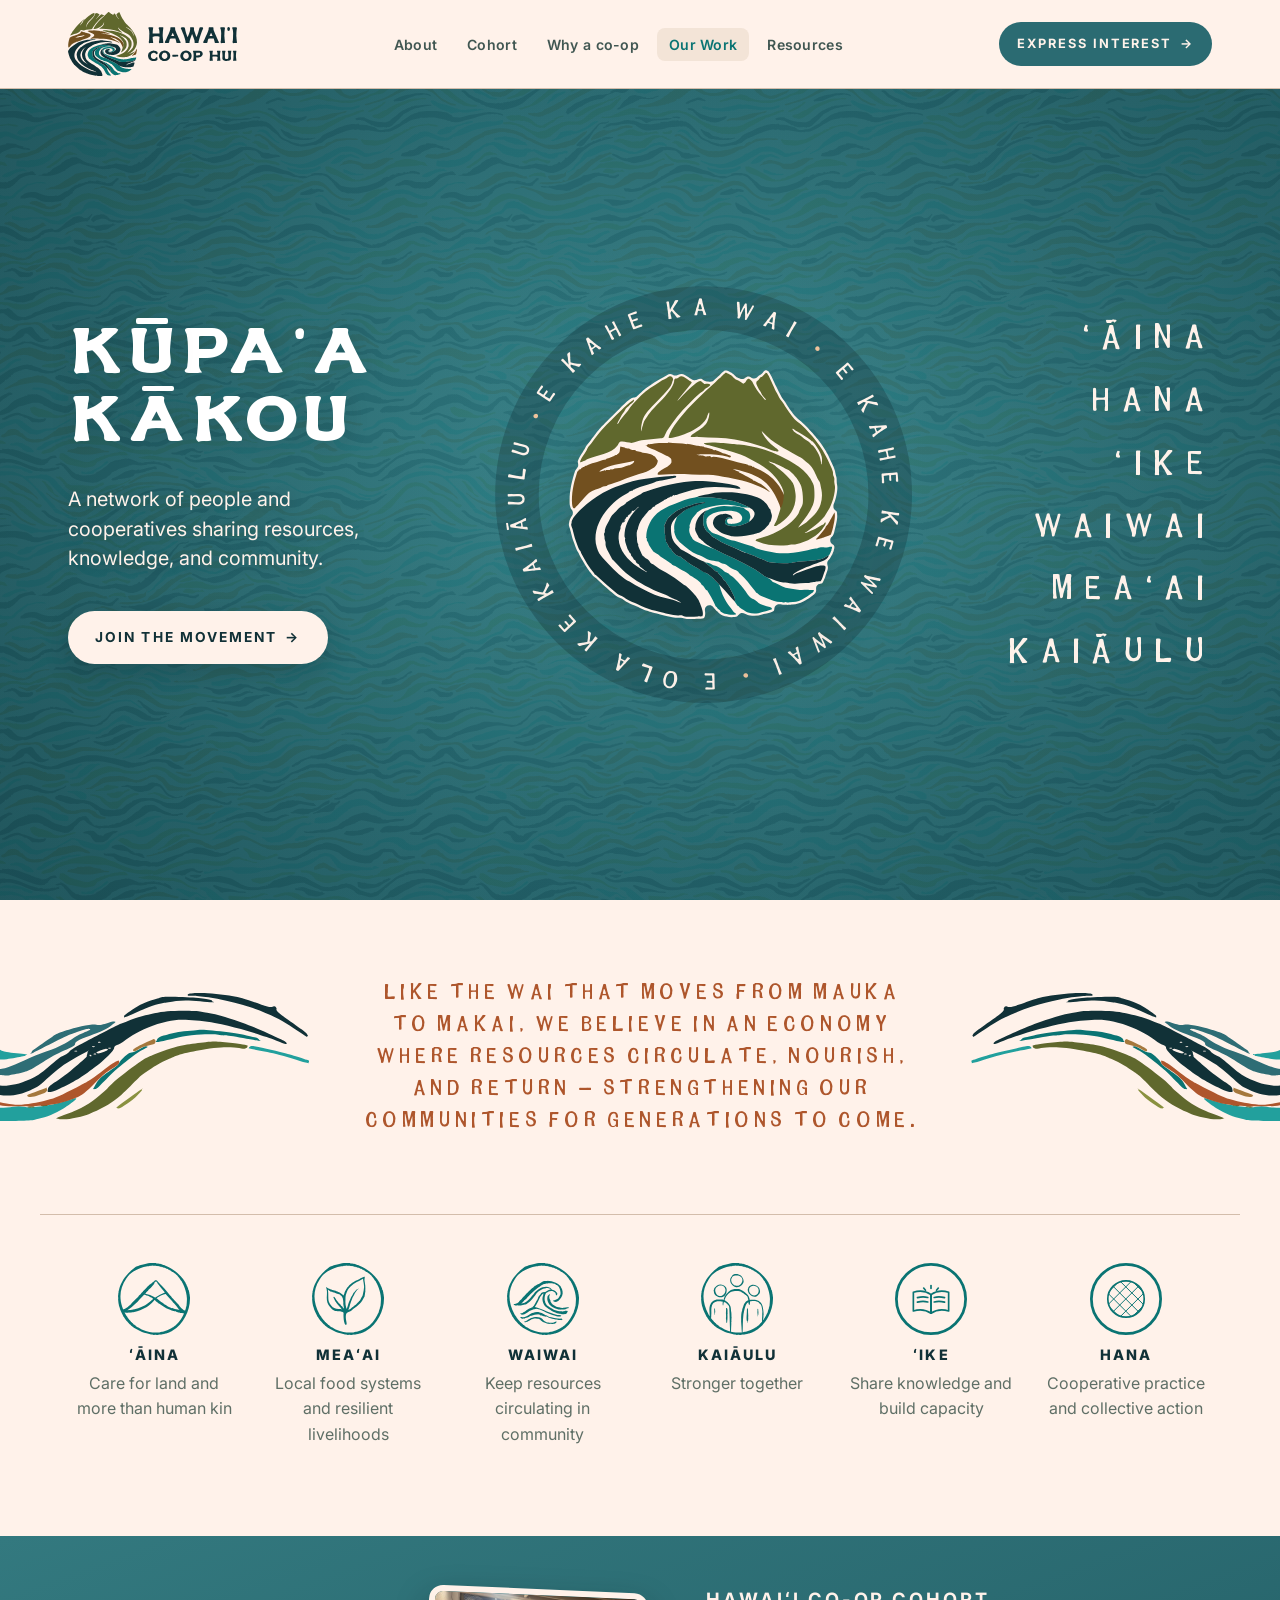
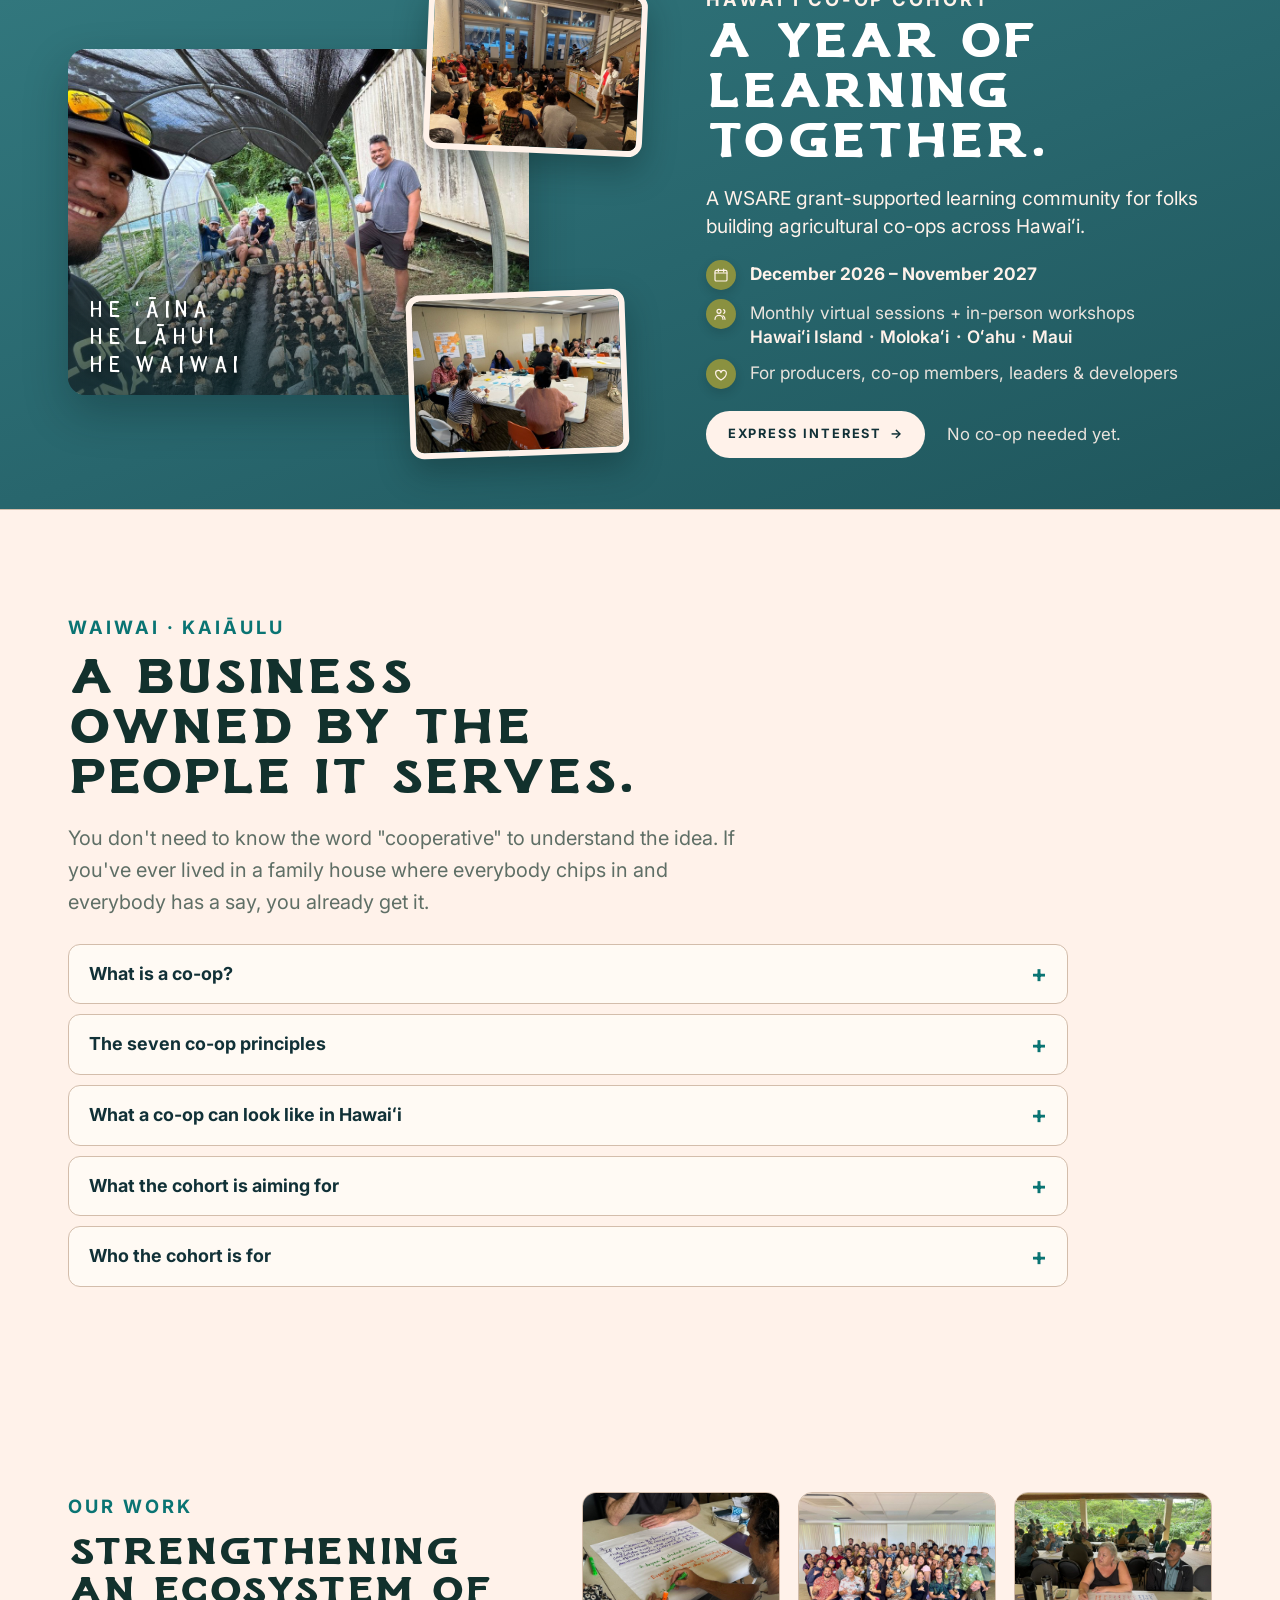
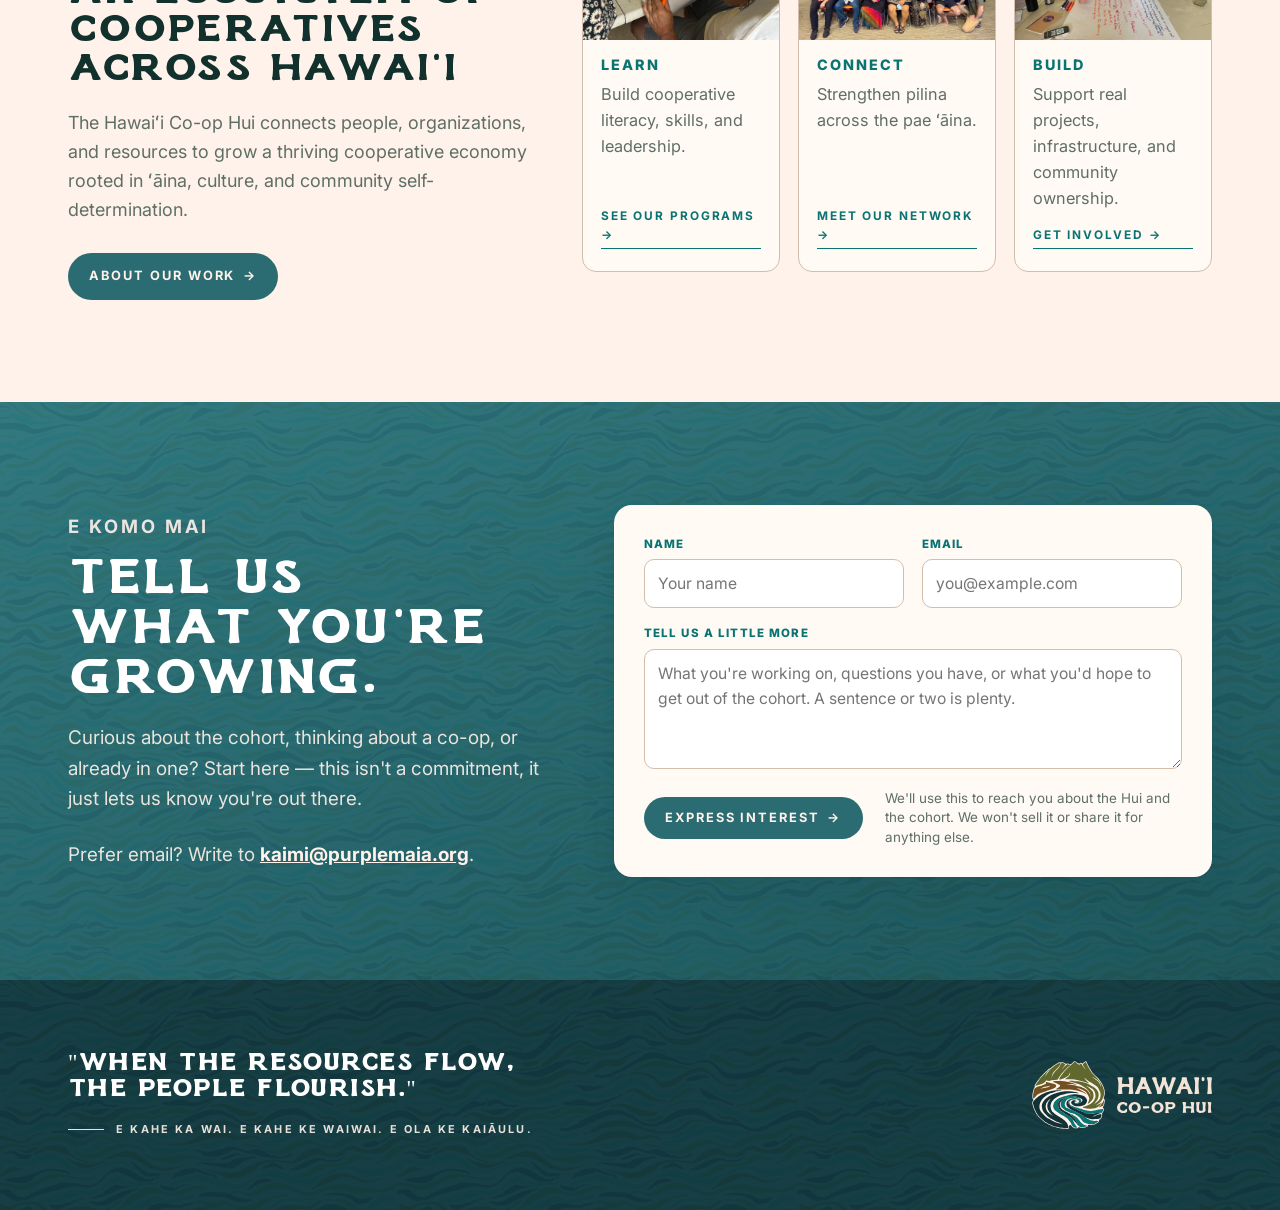
==== index.html @ 6182bee8 "Resources: larger section labels (Session recordings, Readings & listening) Co-Authored-By: Claude O" ====
<!doctype html>
<html lang="en">
<head>
  <meta charset="utf-8">
  <meta name="viewport" content="width=device-width, initial-scale=1, viewport-fit=cover">
  <title>Hawaiʻi Co-op Hui</title>
  <meta name="description" content="A network of people and cooperatives sharing resources, knowledge, and community.">
  <meta property="og:title" content="Hawaiʻi Co-op Hui — Kūpaʻa Kākou">
  <meta property="og:description" content="A network of people and cooperatives sharing resources, knowledge, and community.">
  <meta property="og:type" content="website">
  <meta property="og:url" content="https://imivic22.github.io/hawaii-coop-hui/">
  <meta property="og:image" content="https://imivic22.github.io/hawaii-coop-hui/assets/og-image.png">
  <meta name="twitter:card" content="summary">

  <link rel="icon" type="image/svg+xml" href="assets/brand/emblem.svg">
  <link rel="icon" type="image/png" sizes="192x192" href="assets/favicon.png">
  <link rel="apple-touch-icon" href="assets/favicon.png">
  <link rel="preconnect" href="https://fonts.googleapis.com">
  <link rel="preconnect" href="https://fonts.gstatic.com" crossorigin>
  <link rel="preload" as="font" type="font/woff2" crossorigin href="assets/fonts/TAYWatkins-web.woff2">
  <link rel="preload" as="font" type="font/woff2" crossorigin href="assets/fonts/TAYRugPull-web.woff2">
  <link rel="stylesheet" href="https://fonts.googleapis.com/css2?family=Inter:wght@400;500;600;700;800&display=swap">
  <link rel="stylesheet" href="styles.css?v=20261028d">
</head>
<body>
<a class="skip" href="#about">Skip to content</a>

<!-- ===================== NAV ===================== -->
<header class="nav">
  <div class="nav__inner">
    <a class="brand" href="#top" aria-label="Hawaiʻi Co-op Hui home">
      <!-- Full-color emblem (official Favicon file) + Watkins wordmark from the official
           Spectra lockup, laid out at the Secondary Logo's own proportions and spacing. -->
      <span class="brand__lockup">
        <img class="brand__emblem" src="assets/brand/emblem.svg" alt="" width="69" height="64">
        <img class="brand__wordmark" src="assets/brand/wordmark-spectra.svg" alt="Hawaiʻi Co-op Hui" width="89" height="34">
      </span>
    </a>

    <nav aria-label="Primary">
      <ul class="nav__links" id="navlinks">
        <li><a href="#about">About</a></li>
        <li><a href="#cohort">Cohort</a></li>
        <li><a href="#why-coop">Why a co-op</a></li>
        <li><a href="#our-work">Our Work</a></li>
        <li><a href="resources.html">Resources</a></li>
      </ul>
    </nav>

    <div class="nav__cta" style="display:flex;align-items:center;gap:10px">
      <a class="btn btn--dark" href="#get-involved">Express Interest <span class="arw">&rarr;</span></a>
      <button class="navtoggle" id="navtoggle" aria-label="Menu" aria-expanded="false" aria-controls="navlinks">
        <svg width="22" height="22" viewBox="0 0 24 24" fill="none" stroke="currentColor" stroke-width="2" stroke-linecap="round"><path d="M3 6h18M3 12h18M3 18h18"/></svg>
      </button>
    </div>
  </div>
</header>

<main id="top">
  <!-- ===================== HERO ===================== -->
  <section class="hero">
    <div class="hero__inner">
      <div class="hero__text">
        <!-- The brand face (TAY Watkins) has no kahakō, so the Ū and Ā macrons are drawn in CSS (.kahako);
             the real text stays in .sr-only for screen readers, search, and copy-paste. -->
        <h1 class="hero__title"><span class="sr-only">Kūpaʻa Kākou</span><span aria-hidden="true">K<span class="kahako">U</span>PAʻA<br>K<span class="kahako">A</span>KOU</span></h1>
        <p class="hero__sub">A network of people and cooperatives sharing resources, knowledge, and community.</p>
        <a class="btn btn--light" href="#get-involved">Join the Movement <span class="arw">&rarr;</span></a>
      </div>

      <!-- Emblem with the brand line set in Rug Pull around it (like the Primary Logo's circular text).
           Only the word ring turns, very slowly, and not at all when the visitor prefers reduced motion. -->
      <div class="hero__medal">
        <svg class="hero__ring" viewBox="-260 -260 520 520" role="img" aria-label="E kahe ka wai. E kahe ke waiwai. E ola ke kaiāulu.">
          <defs><path id="hero-ring-path" d="M-185.33,-107A214,214 0 1,1 185.33,107A214,214 0 1,1 -185.33,-107"/></defs>
          <circle class="hero__track" r="223"/>
          <text><textPath href="#hero-ring-path">E KAHE KA WAI <tspan class="hero__dot">•</tspan> E KAHE KE WAIWAI <tspan class="hero__dot">•</tspan> E OLA KE KAIĀULU <tspan class="hero__dot">•</tspan> </textPath></text>
        </svg>
        <img class="hero__emblem" src="assets/brand/emblem-backed.svg" alt="" width="234" height="217">
      </div>

      <ul class="hero__values" aria-label="Our values">
        <li>ʻĀINA</li><li>HANA</li><li>ʻIKE</li><li>WAIWAI</li><li>MEAʻAI</li><li>KAIĀULU</li>
      </ul>
    </div>
  </section>

  <!-- ===================== STATEMENT + WAVES ===================== -->
  <section id="about" class="statement">
    <!-- wave → words ← wave: the left wave shows the art's pointed stroke ends running into the
         text; the right one is a mirrored copy pointing back in. Both use assets/brand/wave.svg. -->
    <div class="statement__row">
      <div class="statement__wave statement__wave--l" aria-hidden="true"></div>
      <p class="statement__text">Like the wai that moves from mauka to makai, we believe in an economy where resources circulate, nourish, and return — strengthening our communities for generations to come.</p>
      <div class="statement__wave statement__wave--r" aria-hidden="true"></div>
    </div>
  </section>

  <!-- ===================== VALUES ===================== -->
  <section class="values" aria-label="Our values">
    <div class="values__grid">
      <!-- Line-art versions of the official brand icons (assets/brand/line-*.svg): the brand's
           line drawings set in outlined circles, per the mockup. ʻIke and Hana are companion
           icons in the same style; swap in official ones if they're made. -->
      <div class="value">
        <img class="value__icon" src="assets/brand/line-aina.svg" alt="" width="72" height="72">
        <h3>ʻĀina</h3><p>Care for land and more than human kin</p>
      </div>
      <div class="value">
        <img class="value__icon" src="assets/brand/line-food.svg" alt="" width="72" height="72">
        <h3>Meaʻai</h3><p>Local food systems and resilient livelihoods</p>
      </div>
      <div class="value">
        <img class="value__icon" src="assets/brand/line-wai.svg" alt="" width="72" height="72">
        <h3>Waiwai</h3><p>Keep resources circulating in community</p>
      </div>
      <div class="value">
        <img class="value__icon" src="assets/brand/line-community.svg" alt="" width="72" height="72">
        <h3>Kaiāulu</h3><p>Stronger together</p>
      </div>
      <div class="value">
        <img class="value__icon" src="assets/brand/line-ike.svg" alt="" width="72" height="72">
        <h3>ʻIke</h3><p>Share knowledge and build capacity</p>
      </div>
      <div class="value">
        <img class="value__icon" src="assets/brand/line-hana.svg" alt="" width="72" height="72">
        <h3>Hana</h3><p>Cooperative practice and collective action</p>
      </div>
    </div>
  </section>

  <!-- ===================== COHORT ===================== -->
  <section id="cohort" class="cohort">
    <div class="cohort__grid">
      <div class="cohort__text">
        <p class="eyebrow eyebrow--light">Hawaiʻi Co-op Cohort</p>
        <h2>A year of learning together.</h2>
        <p class="cohort__lead">A WSARE grant-supported learning community for folks building agricultural <span class="cohort__nw">co-ops</span> across Hawaiʻi.</p>
        <ul class="cohort__facts">
          <li>
            <span class="cohort__ico" aria-hidden="true"><svg viewBox="0 0 24 24" fill="none" stroke="currentColor" stroke-width="1.8" stroke-linecap="round"><rect x="3" y="5" width="18" height="16" rx="2"/><path d="M3 9h18M8 3v4M16 3v4"/></svg></span>
            <span><strong>December 2026 – November 2027</strong></span>
          </li>
          <li>
            <span class="cohort__ico" aria-hidden="true"><svg viewBox="0 0 24 24" fill="none" stroke="currentColor" stroke-width="1.8" stroke-linecap="round" stroke-linejoin="round"><circle cx="9" cy="8" r="3"/><path d="M3 20c0-3.3 2.7-6 6-6s6 2.7 6 6"/><path d="M16 5.5a3 3 0 010 5.5M18 20c0-2.5-1-4.5-3-5.5"/></svg></span>
            <span>Monthly virtual sessions + <span class="cohort__nw">in-person</span> workshops <span class="cohort__isles"><span>Hawaiʻi Island</span> <span>Molokaʻi</span> <span>Oʻahu</span> <span>Maui</span></span></span>
          </li>
          <li>
            <span class="cohort__ico" aria-hidden="true"><svg viewBox="0 0 24 24" fill="none" stroke="currentColor" stroke-width="1.8" stroke-linecap="round" stroke-linejoin="round"><path d="M12 21c-4-2-8-5-8-10a4 4 0 018-1 4 4 0 018 1c0 5-4 8-8 10z"/></svg></span>
            <span>For producers, <span class="cohort__nw">co-op</span> members, leaders &amp; developers</span>
          </li>
        </ul>
        <div class="cohort__actions">
          <a class="btn btn--light" href="#get-involved">Express Interest <span class="arw">&rarr;</span></a>
          <p class="cohort__note">No <span class="cohort__nw">co-op</span> needed yet.</p>
        </div>
      </div>
      <div class="cohort__collage">
        <figure class="cohort__main">
          <img src="assets/photos/cohort-kalo.jpg" alt="Co-op members standing beside rows of kalo in a shade house" width="1024" height="768" loading="lazy">
          <div class="cohort__script">He ʻĀina<br>He Lāhui<br>He Waiwai</div>
        </figure>
        <img class="cohort__tile cohort__tile--a" src="assets/photos/gathering.jpg" alt="Cohort members seated on the floor listening to a speaker" width="1024" height="768" loading="lazy">
        <img class="cohort__tile cohort__tile--b" src="assets/photos/workshop.jpg" alt="Participants talking around tables at an indoor workshop" width="1024" height="768" loading="lazy">
      </div>
    </div>
  </section>

  <!-- ===================== WHY A CO-OP (accordion) ===================== -->
  <section id="why-coop" class="section section--cream">
    <div class="wrap">
      <div class="section__head">
        <p class="eyebrow">Waiwai · Kaiāulu</p>
        <h2>A business owned by the people it serves.</h2>
        <p class="lead">You don't need to know the word "cooperative" to understand the idea. If you've ever lived in a family house where everybody chips in and everybody has a say, you already get it.</p>
      </div>
      <div class="acc">
        <details class="acc__item">
          <summary>What is a co-op?</summary>
          <div class="acc__body">
            <p><strong>What it is.</strong> A co-op is a business owned by the people who use it or work in it — not outside investors. Members put in money or work, vote on the big decisions, and share the surplus.</p>
            <p><strong>Why it works.</strong> One owner carries all the risk. In a co-op, risk and reward are shared, every member gets one vote, and everyone is genuinely invested.</p>
            <p><strong>Why here.</strong> Laulima — many hands working together. A co-op is the legal structure for the same thing, and it keeps waiwai home, circulating in the kaiāulu instead of leaving.</p>
          </div>
        </details>
        <details class="acc__item">
          <summary>The seven co-op principles</summary>
          <div class="acc__body">
            <p class="acc__note">Set out by the International Cooperative Alliance and shared by co-ops around the world.</p>
            <div class="chips principle-chips">
                    <span class="chip">Open membership</span>
                    <span class="chip">One member, one vote</span>
                    <span class="chip">Members share the surplus</span>
                    <span class="chip">Members stay in charge</span>
                    <span class="chip">Keep learning together</span>
                    <span class="chip">Co-ops help co-ops</span>
                    <span class="chip">Care for the community</span>
                  </div>
          </div>
        </details>
        <details class="acc__item">
          <summary>What a co-op can look like in Hawaiʻi</summary>
          <div class="acc__body">
            <p class="acc__note">Four common shapes, each with a made-up Hawaiʻi example.</p>
            <div class="items items--2">
                    <article class="item">
                      <h3>Producer or marketing co-op</h3>
                      <p>Each member keeps their own farm; together they own the shared piece — a brand, a cooler, a truck, a wholesale relationship. Think: a valley of small farms that can't each fill a big order alone, selling under one name.</p>
                      <p class="meta">Owned by the farms or ranches that sell through it</p>
                    </article>
                    <article class="item">
                      <h3>Worker-owned co-op</h3>
                      <p>The crew owns the business and votes on how it runs. Think: a shared kitchen turning kalo, ʻulu, and surplus fruit into products, where the people who show up every morning are also the owners.</p>
                      <p class="meta">Owned by the people who do the work</p>
                    </article>
                    <article class="item">
                      <h3>Shared services or purchasing co-op</h3>
                      <p>Members pool buying power or share big-ticket things no single farm needs full time. Think: ranchers going in together on feed, fencing, and a portable chute, or growers sharing one bookkeeper.</p>
                      <p class="meta">Owned by the businesses that use it</p>
                    </article>
                    <article class="item">
                      <h3>Multi-stakeholder co-op</h3>
                      <p>Farmers, workers, and community members each hold a seat. Think: a food hub where the growers who supply it, the staff who run it, and the families who buy from it all elect the board.</p>
                      <p class="meta">Owned by more than one kind of member</p>
                    </article>
                  </div>
          </div>
        </details>
        <details class="acc__item">
          <summary>What the cohort is aiming for</summary>
          <div class="acc__body">
            <ul class="checks">
                          <li><span><strong>Co-op literacy.</strong> We'll work on being able to explain what a co-op is, which kind fits your situation, and what it takes to run one.</span></li>
                          <li><span><strong>Skills to run a business with other people.</strong> We'll practice how members make decisions, govern together, and keep the thing running when there's more than one owner.</span></li>
                          <li><span><strong>Pilina across the pae ʻāina.</strong> Pilina means relationship, or connection, and the pae ʻāina is the whole island chain. Our aim is that you leave with people on other islands doing the same work — people you can actually call.</span></li>
                          <li><span><strong>Support for your real project.</strong> Our aim is that you bring what you're working on — a co-op you're starting, strengthening, or helping — and get to work it through with others.</span></li>
                          <li><span><strong>The Hui after the cohort.</strong> The cohort ends in November 2027; the Hui doesn't. The Hui is a network, not a one-year program, and the cohort is one way in.</span></li>
                        </ul>
          </div>
        </details>
        <details class="acc__item">
          <summary>Who the cohort is for</summary>
          <div class="acc__body">
            <div class="items">
                          <article class="item"><h3>Producers</h3><p>Farmers, ranchers, growers, and other producers who want to work together instead of alone.</p></article>
                          <article class="item"><h3>Co-op members and leaders</h3><p>People already in a cooperative who want to make it stronger.</p></article>
                          <article class="item"><h3>Emerging co-ops</h3><p>Groups that are forming, or thinking about it, and don't want to guess their way through.</p></article>
                          <article class="item"><h3>Cooperative development practitioners</h3><p>The advisors, organizers, and technical-assistance folks who help co-ops start and grow.</p></article>
                        </div>
          </div>
        </details>
      </div>
    </div>
  </section>

  <!-- ===================== OUR WORK ===================== -->
  <section id="our-work" class="work">
    <div class="wrap work__grid">
      <div class="work__intro">
        <p class="eyebrow">Our Work</p>
        <h2>Strengthening an ecosystem of cooperatives across Hawaiʻi</h2>
        <p>The Hawaiʻi Co-op Hui connects people, organizations, and resources to grow a thriving cooperative economy rooted in ʻāina, culture, and community self-determination.</p>
        <a class="btn btn--dark" href="#about">About Our Work <span class="arw">&rarr;</span></a>
      </div>
      <div class="cards">
        <article class="card">
          <img class="card__photo" src="assets/photos/learn.jpg" alt="Hands writing ideas on a large sheet of paper during a co-op workshop" width="1024" height="768" loading="lazy">
          <div class="card__body">
            <h3>Learn</h3>
            <p>Build cooperative literacy, skills, and leadership.</p>
            <a class="textlink" href="resources.html">See our programs &rarr;</a>
          </div>
        </article>
        <article class="card">
          <img class="card__photo" src="assets/photos/connect.jpg" alt="A large group of cohort participants smiling together" width="1024" height="768" loading="lazy">
          <div class="card__body">
            <h3>Connect</h3>
            <p>Strengthen pilina across the pae ʻāina.</p>
            <a class="textlink" href="#get-involved">Meet our network &rarr;</a>
          </div>
        </article>
        <article class="card">
          <img class="card__photo" src="assets/photos/build.jpg" alt="Participants planning together at an outdoor workshop table" width="1024" height="768" loading="lazy">
          <div class="card__body">
            <h3>Build</h3>
            <p>Support real projects, infrastructure, and community ownership.</p>
            <a class="textlink" href="#get-involved">Get involved &rarr;</a>
          </div>
        </article>
      </div>
    </div>
  </section>

  <!-- ===================== EXPRESS INTEREST ===================== -->
  <section id="get-involved" class="interest">
    <div class="wrap interest__grid">
      <div class="interest__intro">
        <p class="eyebrow eyebrow--light">E komo mai</p>
        <h2>Tell us what you're growing.</h2>
        <p>Curious about the cohort, thinking about a co-op, or already in one? Start here — this isn't a commitment, it just lets us know you're out there.</p>
        <p class="contact">Prefer email? Write to <a href="mailto:kaimi@purplemaia.org">kaimi@purplemaia.org</a>.</p>
      </div>

      <form id="interest-form" class="form" action="https://formspree.io/f/xvkgydze" method="POST" data-fallback-email="kaimi@purplemaia.org">
        <input type="hidden" name="_subject" value="Express interest — Hawaiʻi Co-op Hui">
        <div class="hp" aria-hidden="true"><label>Leave this empty <input type="text" name="_gotcha" tabindex="-1" autocomplete="off"></label></div>

        <div class="field">
          <label for="f-name">Name</label>
          <input id="f-name" name="name" type="text" placeholder="Your name" autocomplete="name" required>
        </div>
        <div class="field">
          <label for="f-email">Email</label>
          <input id="f-email" name="email" type="email" placeholder="you@example.com" autocomplete="email" required>
        </div>
        <div class="field field--full">
          <label for="f-message">Tell us a little more</label>
          <textarea id="f-message" name="message" placeholder="What you're working on, questions you have, or what you'd hope to get out of the cohort. A sentence or two is plenty."></textarea>
        </div>

        <p class="form__status" role="alert" hidden></p>
        <div class="form__foot">
          <button class="btn btn--dark" type="submit">Express interest <span class="arw">&rarr;</span></button>
          <p class="form__privacy">We'll use this to reach you about the Hui and the cohort. We won't sell it or share it for anything else.</p>
        </div>
      </form>

      <div id="interest-success" class="form__success" hidden>
        <h3>Mahalo — we got it.</h3>
        <p>We'll be in touch as cohort details take shape. In the meantime, the readings and session recordings on the <a href="resources.html">Resources</a> page are a good place to start. E kahe ka wai.</p>
      </div>
    </div>
  </section>
</main>

<!-- ===================== FOOTER ===================== -->
<footer class="footer">
  <div class="footer__inner">
    <div>
      <p class="footer__quote">"When the resources flow, the people flourish."</p>
      <p class="footer__sub">E kahe ka wai. E kahe ke waiwai. E ola ke kaiāulu.</p>
    </div>
    <div class="footer__brand">
      <!-- Full-color emblem (cream-backed so it reads on the dark blue) + the official wordmark in Parchment -->
      <span class="brand__lockup">
        <img class="brand__emblem" src="assets/brand/emblem-backed.svg" alt="" width="73" height="68">
        <img class="brand__wordmark" src="assets/brand/wordmark-parchment.svg" alt="Hawaiʻi Co-op Hui" width="95" height="36">
      </span>
    </div>
  </div>
</footer>

<script src="script.js?v=20261028d"></script>
</body>
</html>
---- styles.css ----
/* ============================================================
   Hawaiʻi Co-op Hui — landing site styles
   Design matches the team's mockup: deep-forest + cream, an
   elegant high-contrast serif for display, humanist sans for
   body, and a multicolor "wai" wave as the single burst of color.
   Brand tokens live in :root — swap them if the identity shifts.
   ============================================================ */
/* ---- Brand web fonts (self-hosted). Both are caps-only, single-weight display faces.
   The -web copies add one code-point mapping (ʻokina U+02BB -> the fonts' own ‘ glyph);
   no outlines were changed. Inter stays for all body/UI copy. ---- */
@font-face{font-family:"TAY Watkins";src:url("assets/fonts/TAYWatkins-web.woff2") format("woff2");font-weight:400;font-style:normal;font-display:swap}
@font-face{font-family:"TAY Rug Pull";src:url("assets/fonts/TAYRugPull-web.woff2") format("woff2");font-weight:400;font-style:normal;font-display:swap}

:root{
  /* ---- Brand palette (Hawaiʻi Co-op Hui guidelines) ---- */
  /* Parchment */
  --cream:#fff2ea;         /* page ground */
  --cream-2:#f3e4d7;
  --paper:#fffaf4;         /* cards */
  --line:#d3bdab;
  /* Spectra — deep-teal grounds (footer, cohort, CTA) */
  --forest:#113137;
  --forest-2:#173f3d;
  --ink:#12312d;           /* body text on cream */
  --muted:#5f6f66;
  /* Jungle Green — primary accent (headings, icons, links on cream) */
  --pine:#0a7473;
  --jungle:#22a09d;
  --line-dark:rgba(255,242,234,.16);
  /* wave / accent palette — brand swatches */
  --wai-teal:#22a09d;      /* Jungle Green */
  --wai-blue:#2e6d75;      /* Spectra */
  --wai-rust:#ae562c;      /* Rocky */
  --wai-leaf:#8a9140;      /* Pixie */
  --wai-gold:#a5783c;      /* Shadow */
  --accent:#ae562c;        /* Rocky rust — sparing accent */
  --on-forest:#fff2ea;
  --on-forest-muted:rgba(255,242,234,.74);
  --shadow:0 1px 2px rgba(17,49,55,.06), 0 14px 34px rgba(17,49,55,.10);
  --maxw:1200px;
  /* Type — brand: TAY Watkins (display) / TAY Rug Pull (secondary display) / Inter (body).
     Watkins lacks kahakō vowels and dashes, so Hawaiian word stacks, the statement,
     and the overlay use Rug Pull (which has them). Fallbacks only cover load failure. */
  --font-display:"TAY Watkins", Georgia, "Times New Roman", serif;
  --font-display-2:"TAY Rug Pull", Georgia, "Times New Roman", serif;
  --font-body:"Inter", system-ui, -apple-system, sans-serif;
  --font-script:"TAY Rug Pull", Georgia, serif;
  --lockup-h:64px;                              /* height of the logo lockup in the nav */
  --pattern:url("assets/brand/pattern.svg");    /* official seamless brand pattern (transparent) */
}

*{box-sizing:border-box}
html{scroll-behavior:smooth}
[id]{scroll-margin-top:104px}   /* keep anchored section titles clear of the sticky nav */
@media (prefers-reduced-motion:reduce){html{scroll-behavior:auto}}
body{
  margin:0;background:var(--cream);color:var(--ink);
  font-family:var(--font-body);font-size:18px;line-height:1.6;
  -webkit-font-smoothing:antialiased;
}
h1,h2,h3,h4{font-family:var(--font-display);font-weight:600;line-height:1.06;
  letter-spacing:-.005em;margin:0;text-wrap:balance}
a{color:inherit}
img{max-width:100%;display:block}
p{margin:0}
.wrap{max-width:var(--maxw);margin:0 auto;padding-inline:28px}
@media (max-width:640px){.wrap{padding-inline:20px}}

.eyebrow{font-family:var(--font-body);font-size:1.15rem;font-weight:700;
  letter-spacing:.16em;text-transform:uppercase;color:var(--pine);margin:0 0 1rem}
.eyebrow--light{color:var(--on-forest-muted)}
.muted{color:var(--muted)}

/* ---------- Buttons ---------- */
.btn{display:inline-flex;align-items:center;gap:.6em;cursor:pointer;text-decoration:none;
  font-family:var(--font-body);font-weight:700;font-size:.8rem;letter-spacing:.15em;
  text-transform:uppercase;border-radius:999px;padding:.95em 1.6em;border:1.5px solid transparent;
  white-space:nowrap;transition:transform .14s ease, background .18s, color .18s, border-color .18s}
.btn .arw{transition:transform .18s}
.btn:hover .arw{transform:translateX(4px)}
.btn:active{transform:translateY(1px)}
/* Dark buttons use the lighter Spectra blue from the hero/cohort. */
.btn--dark{background:#2b6b72;color:var(--on-forest)}
.btn--dark:hover{background:#1f565c}
.btn--light{background:var(--cream);color:var(--forest)}
.btn--light:hover{background:#fff}
.btn--outline-light{background:transparent;color:var(--on-forest);border-color:var(--line-dark)}
.btn--outline-light:hover{background:rgba(241,236,223,.10)}
.textlink{font-family:var(--font-body);font-weight:700;font-size:.78rem;letter-spacing:.16em;
  text-transform:uppercase;text-decoration:none;display:inline-flex;align-items:center;gap:.5em;
  color:var(--pine);border-bottom:1.5px solid currentColor;padding-bottom:3px}
.textlink--light{color:var(--on-forest)}

/* ---------- Nav ---------- */
.nav{position:sticky;top:0;z-index:60;background:var(--cream);border-bottom:1px solid var(--line)}
.nav__inner{max-width:var(--maxw);margin:0 auto;padding:12px 28px;display:flex;
  align-items:center;justify-content:space-between;gap:20px}
/* Logo lockup. Proportions come from the official Secondary Logo (267.79 x 101.11):
   emblem 109.15 wide, gap 17.42, wordmark 54.10 tall starting at x=126.57. All are
   expressed as fractions of the lockup height so nav and footer scale together. */
.brand{display:flex;flex-direction:column;align-items:flex-start;gap:4px;text-decoration:none;color:var(--forest)}
.brand__lockup{display:flex;align-items:center;height:var(--lockup-h);gap:calc(var(--lockup-h) * .1723)}
.brand__emblem{height:var(--lockup-h);width:auto;flex:none}
.brand__wordmark{height:calc(var(--lockup-h) * .535);width:auto;flex:none}
.brand__logo{height:var(--lockup-h);width:auto;flex:none}          /* intact official lockup (footer) */
.brand__tag{font-family:var(--font-body);font-size:.53rem;font-weight:700;letter-spacing:.15em;
  text-transform:uppercase;color:var(--muted);white-space:nowrap;
  margin-left:calc(var(--lockup-h) * 1.252)}                        /* sits under the wordmark */
.nav__links{display:flex;align-items:center;gap:6px;list-style:none;margin:0;padding:0}
.nav__links a{text-decoration:none;font-size:.88rem;font-weight:600;letter-spacing:.02em;white-space:nowrap;
  color:var(--ink);opacity:.8;padding:8px 12px;border-radius:8px;transition:opacity .15s,background .15s}
.nav__links a:hover{opacity:1;background:var(--cream-2)}
.nav__links a.active{opacity:1;color:var(--pine);background:var(--cream-2)}
.navtoggle{display:none;background:none;border:1px solid var(--line);border-radius:9px;
  padding:9px;cursor:pointer;color:var(--forest)}
.navtoggle svg{display:block}
@media (max-width:1000px){
  .nav__links{position:absolute;top:100%;left:0;right:0;flex-direction:column;align-items:stretch;
    gap:2px;padding:12px 18px 18px;background:var(--cream);border-bottom:1px solid var(--line);box-shadow:var(--shadow)}
  .nav__links[hidden]{display:none}
  .nav__links a{padding:13px;font-size:.95rem}
  .navtoggle{display:inline-flex}
}
.nav .btn{padding:.85em 1.35em}
@media (max-width:1000px){.nav__cta .btn{display:none}}

/* ---------- Hero ---------- */
/* Text on the left; in the middle the full-color emblem inside a slowly turning ring of the
   brand line ("E kahe ka wai…") in TAY Rug Pull; the six values stacked on the right. */
.hero{position:relative;color:var(--on-forest);isolation:isolate;overflow:hidden;display:flex;flex-direction:column;
  --h1:clamp(2.6rem,5vw,4.6rem);
  --medal:clamp(280px, min(34vw, calc(100vh - 260px)), 460px);
  --medal:clamp(280px, min(34vw, calc(100svh - 260px)), 460px);
  min-height:clamp(580px, calc(100vh - 89px), 860px);           /* 89px = nav height */
  min-height:clamp(580px, calc(100svh - 89px), 860px);
  /* lighter Spectra blue, brightest behind the emblem; soft shade at both sides keeps the text crisp */
  background:
    linear-gradient(90deg, rgba(17,49,55,.26), rgba(17,49,55,.06) 38%, rgba(17,49,55,.06) 62%, rgba(17,49,55,.2)),
    radial-gradient(110% 95% at 55% 46%, #3e8a90, #2b6b72 55%, #215a61)}
.hero::after{content:"";position:absolute;inset:0;z-index:-1;opacity:.28;
  background:var(--pattern);background-size:420px;mix-blend-mode:soft-light}
.hero__inner{flex:1;width:100%;max-width:var(--maxw);margin:0 auto;
  padding:clamp(40px,6vh,72px) 28px;display:grid;grid-template-columns:minmax(0,1.2fr) var(--medal) minmax(0,.8fr);
  /* the medal spans all three rows; the text and the values share the middle row, so the values
     column is exactly as tall as the headline-to-button block */
  grid-template-rows:1fr auto 1fr;align-items:center;gap:0 clamp(24px,3vw,44px)}
.hero__text{min-width:0;grid-column:1;grid-row:2}
.hero h1{font-weight:400;font-size:var(--h1);line-height:1.06;letter-spacing:.012em;color:#fff;
  text-shadow:0 2px 24px rgba(9,28,29,.16)}
.hero__sub{max-width:27ch;font-size:clamp(1.15rem,1.55vw,1.4rem);line-height:1.5;color:var(--cream);
  margin:1.5rem 0 2.3rem;text-shadow:0 1px 14px rgba(9,28,29,.22)}
.hero .btn{font-size:.86rem;padding:1.05em 1.9em;box-shadow:0 10px 26px rgba(9,28,29,.2)}

/* emblem + word ring (no outer rings: just the text band and the emblem) */
.hero__medal{position:relative;width:var(--medal);aspect-ratio:1/1;justify-self:center;grid-column:2;grid-row:1 / 4}
.hero__ring{position:absolute;inset:0;width:100%;height:100%;overflow:visible}
.hero__ring text{font-family:var(--font-display-2);font-size:32px;letter-spacing:7.6px;fill:var(--cream);white-space:pre}
.hero__dot{fill:#f0c39c}
/* soft shade under the ring text so it keeps 4.5:1 on the lightest blue */
.hero__track{fill:none;stroke:#113137;stroke-opacity:.3;stroke-width:52}
.hero__emblem{position:absolute;left:50%;top:50%;width:62%;height:auto;
  transform:translate(-50%,-50%);filter:drop-shadow(0 14px 30px rgba(9,28,29,.24))}
@media (prefers-reduced-motion:no-preference){
  .hero__ring{animation:hero-turn 180s linear infinite}   /* one slow turn every 3 minutes */
}
@keyframes hero-turn{to{transform:rotate(360deg)}}

/* values, stacked on the right and spread from the top of the headline to the bottom of the button */
.hero__values{list-style:none;padding:0;grid-column:3;grid-row:2;align-self:stretch;justify-self:end;text-align:right;
  display:flex;flex-direction:column;justify-content:space-between;font-size:clamp(1.6rem,3vw,2.6rem);
  /* optical alignment: the macron over Ā meets the one over the headline's Ū, and the last
     word's baseline meets the bottom of the button */
  margin:calc(var(--h1) * -.11 + .05em) 0 -.23em}
.hero__values li{font-family:var(--font-display-2);font-size:inherit;line-height:1;letter-spacing:.14em;color:var(--cream)}

@media (max-width:900px){
  .hero{min-height:0}
  .hero__inner{grid-template-columns:minmax(0,1fr);grid-template-rows:none;justify-items:center;text-align:center;
    padding:52px 20px 48px;gap:40px}
  .hero__text,.hero__medal,.hero__values{grid-column:auto;grid-row:auto}
  .hero__sub{margin-inline:auto}
  .hero__medal{width:min(80vw,360px)}
  /* values: a centered 3 × 2 grid with small dots between the words in each row */
  .hero__values{display:grid;height:auto;justify-self:stretch;text-align:center;grid-template-columns:repeat(3,1fr);gap:0;width:100%;max-width:440px;margin:0 auto}
  .hero__values li{position:relative;padding:8px 4px;font-size:1.05rem;letter-spacing:.12em}
  .hero__values li:not(:nth-child(3n+1))::before{content:"";position:absolute;left:0;top:50%;width:5px;height:5px;
    border-radius:50%;background:#f0c39c;opacity:.75;transform:translate(-50%,-50%)}
}
@media (max-width:420px){
  .hero h1{font-size:clamp(2.7rem,14vw,3.4rem)}
  .hero__values li{font-size:.95rem;letter-spacing:.1em}
}

/* ---------- Statement + waves ---------- */
/* The wave bleeds in from the left edge of the page and takes most of the width (like the
   mockup); the text column is a fixed, readable width whose right edge lines up with the
   rest of the page's content (the container is 1200px centered, so 50vw + 600px). */
/* wave → words ← wave. The side pieces are the wave art scaled to the row height and anchored on
   its right end (the pointed stroke tips), so they run into the text; the right piece is mirrored. */
.statement{background:var(--cream);padding-block:clamp(48px,6vw,84px);overflow:hidden;text-align:center}
.statement__row{display:grid;grid-template-columns:minmax(0,1fr) minmax(0,600px) minmax(0,1fr);
  gap:clamp(16px,2.4vw,40px);align-items:center}
.statement__wave{height:clamp(130px,12.5vw,185px);
  background:url("assets/brand/wave.svg?v=6") no-repeat right center/auto 100%}
.statement__wave--r{transform:scaleX(-1)}
.statement__text{font-family:var(--font-display);font-style:italic;font-size:1.28rem;line-height:1.5;color:var(--ink)}
@media (max-width:820px){.statement__row{grid-template-columns:1fr;gap:24px}.statement__wave{height:110px;background-position:center}.statement__wave--r{display:none}.statement__text{padding-inline:20px}}

/* ---------- Values ---------- */
.values{background:var(--cream);padding-block:0 clamp(56px,7vw,88px)}
.values__grid{max-width:var(--maxw);margin:0 auto;padding-inline:28px;
  display:grid;grid-template-columns:repeat(6,1fr);gap:22px;
  border-top:1px solid var(--line);padding-top:clamp(32px,4vw,48px)}
.value{text-align:center;display:flex;flex-direction:column;align-items:center;gap:.5rem}
.value__icon{width:72px;height:72px;display:block}
.value h3{font-family:var(--font-body);font-weight:800;font-size:.9rem;letter-spacing:.14em;
  text-transform:uppercase;color:var(--forest);margin-top:.3rem}
.value p{font-size:1rem;color:var(--muted);max-width:20ch}
@media (max-width:900px){.values__grid{grid-template-columns:repeat(3,1fr);gap:28px}}
@media (max-width:520px){.values__grid{grid-template-columns:repeat(2,1fr)}}

/* ---------- Why a co-op ---------- */
.whyco{background:var(--paper);padding-block:clamp(56px,8vw,96px);border-top:1px solid var(--line)}
.whyco__head{max-width:660px;margin-bottom:2.6rem}
.whyco h2{font-size:clamp(1.9rem,3.6vw,2.6rem);margin-bottom:.9rem}
.whyco__lead{color:var(--muted);font-size:1.12rem;max-width:56ch}
.whyco__grid{display:grid;grid-template-columns:repeat(3,1fr);gap:24px}
.whyco__item{border-top:2px solid var(--pine);padding-top:16px}
.whyco__item h3{font-family:var(--font-body);font-weight:800;font-size:.8rem;letter-spacing:.12em;
  text-transform:uppercase;color:var(--pine);margin-bottom:.5rem}
.whyco__item p{color:var(--muted);font-size:.98rem}
@media (max-width:760px){.whyco__grid{grid-template-columns:1fr;gap:20px}}

/* ---------- Cohort (lighter blue, collage + text) ---------- */
/* Cohort: same lighter Spectra blue as the hero; muted text raised to stay readable on the lighter ground. */
.cohort{background:linear-gradient(160deg,#33797f 0%,#28666d 55%,#1f565c 100%);color:var(--on-forest);position:relative;overflow:hidden;
  --on-forest-muted:rgba(255,242,234,.9)}
.cohort h2{font-size:clamp(2rem,4vw,3rem);color:#fff;margin-bottom:.85rem}
/* Overlapping photo collage on the left, short text on the right */
.cohort .cohort__grid{max-width:var(--maxw);margin:0 auto;padding:clamp(40px,4vw,52px) 28px;
  display:grid;grid-template-columns:minmax(0,1.14fr) minmax(0,1fr);gap:clamp(36px,4.8vw,64px);align-items:center}

/* text (right) */
.cohort .cohort__text{grid-column:2;grid-row:1;max-width:520px}
.cohort .eyebrow{margin-bottom:.65rem;line-height:1.35;color:var(--on-forest)}
.cohort .cohort__lead{font-size:1.2rem;line-height:1.45;color:var(--on-forest);margin-bottom:1.2rem;text-wrap:pretty}
.cohort .cohort__facts{list-style:none;margin:0 0 1.4rem;padding:0;display:grid;gap:.55rem}
.cohort .cohort__facts li{display:grid;grid-template-columns:30px minmax(0,1fr);gap:14px;align-items:start;
  font-size:1.08rem;line-height:1.42;color:var(--on-forest-muted)}
.cohort .cohort__facts strong{color:var(--on-forest);font-weight:700}
.cohort .cohort__ico{width:30px;height:30px;border-radius:50%;background:var(--wai-leaf);color:var(--cream);
  display:grid;place-items:center;align-self:start;box-shadow:0 4px 10px rgba(9,28,29,.18)}
.cohort .cohort__ico svg{width:16px;height:16px;display:block}
.cohort .cohort__facts li > span:last-child{padding-top:2px;min-width:0;overflow:hidden}
.cohort .cohort__nw{white-space:nowrap}
/* islands: dot-separated; the list is pulled left by one separator width and clipped,
   so a separator that would start a wrapped line is hidden */
.cohort .cohort__isles{display:flex;flex-wrap:wrap;margin-left:-1em;color:var(--on-forest);font-weight:600}
.cohort .cohort__isles > span{white-space:nowrap}
.cohort .cohort__isles > span::before{content:"\00B7";content:"\00B7" / "";display:inline-block;width:1em;text-align:center;
  color:var(--on-forest-muted);font-weight:700}
.cohort .cohort__actions{display:flex;flex-wrap:wrap;align-items:center;gap:12px 22px}
.cohort .cohort__note{font-size:1.05rem;color:var(--on-forest-muted)}

/* collage (left): kalo print large, two smaller prints laid over its right-hand corners */
.cohort .cohort__collage{grid-column:1;grid-row:1;position:relative;width:100%;max-width:580px;
  aspect-ratio:580 / 470;margin:0}
.cohort .cohort__main{position:absolute;left:0;top:13%;width:80%;margin:0;border-radius:18px;overflow:hidden;
  box-shadow:0 18px 44px rgba(9,28,29,.3)}
.cohort .cohort__main img{display:block;width:100%;height:auto;aspect-ratio:4 / 3;object-fit:cover}
.cohort .cohort__main::after{content:"";position:absolute;inset:0;pointer-events:none;
  background:linear-gradient(180deg,rgba(17,49,55,0) 48%,rgba(17,49,55,.62)),
    radial-gradient(120% 90% at 0% 100%,rgba(17,49,55,.45),rgba(17,49,55,0) 62%)}  /* extra scrim behind the bottom-left overlay */
.cohort .cohort__script{position:absolute;z-index:1;left:20px;bottom:16px;font-family:var(--font-display-2);
  font-size:clamp(1.35rem,2vw,1.85rem);letter-spacing:.06em;line-height:1.08;color:#fff;text-align:left;
  text-shadow:0 2px 12px rgba(0,0,0,.55)}
.cohort .cohort__tile{position:absolute;z-index:2;display:block;width:38%;height:auto;aspect-ratio:4 / 3;object-fit:cover;
  border:6px solid var(--cream);border-radius:14px;background:var(--cream);box-shadow:0 14px 32px rgba(9,28,29,.34)}
.cohort .cohort__tile--a{top:0;right:0;transform:rotate(2.5deg)}
.cohort .cohort__tile--b{bottom:0;right:3%;transform:rotate(-2deg)}

/* stacked: collage on top, centred; text below */
@media (max-width:860px){
  .cohort .cohort__grid{grid-template-columns:minmax(0,1fr);gap:36px;padding:48px 24px 52px}
  .cohort .cohort__collage{grid-column:1;grid-row:1;margin-inline:auto}
  .cohort .cohort__text{grid-column:1;grid-row:2;width:100%;max-width:580px;margin-inline:auto}
}
/* phones: a clean grid — kalo full width, the two prints side by side beneath, no tilt */
@media (max-width:600px){
  .cohort .cohort__grid{padding:40px 20px 48px;gap:30px}
  .cohort .cohort__collage{aspect-ratio:auto;display:grid;grid-template-columns:1fr 1fr;gap:12px}
  .cohort .cohort__main{position:relative;top:auto;left:auto;grid-column:1 / -1;width:100%;border-radius:16px}
  .cohort .cohort__main::after{background:linear-gradient(180deg,rgba(17,49,55,0) 42%,rgba(17,49,55,.64)),
    radial-gradient(150% 115% at 0% 100%,rgba(17,49,55,.5),rgba(17,49,55,0) 62%)}  /* overlay covers more of the photo here */
  .cohort .cohort__script{font-size:1.35rem;left:16px;bottom:14px}
  .cohort .cohort__tile{position:static;width:100%;transform:none;border-width:4px;border-radius:12px;
    box-shadow:0 10px 24px rgba(9,28,29,.26)}
  .cohort .cohort__lead{font-size:1.12rem}
  .cohort .cohort__facts li{gap:12px}
}
@media (max-width:400px){
  .cohort .eyebrow{font-size:1rem;letter-spacing:.14em}
}
.imgnote{position:absolute;left:16px;top:16px;font-size:.7rem;letter-spacing:.1em;text-transform:uppercase;
  background:rgba(0,0,0,.35);color:#fff;padding:5px 9px;border-radius:6px}

/* ---------- Our Work ---------- */
.work{background:var(--cream);padding-block:clamp(60px,8vw,104px)}
.work__grid{display:grid;grid-template-columns:.85fr 1.15fr;gap:48px;align-items:start}
.work h2{font-size:clamp(1.9rem,3.6vw,2.7rem);margin-bottom:1.1rem}
.work__intro p:not(.eyebrow){color:var(--muted);margin-bottom:1.8rem;max-width:42ch}
.cards{display:grid;grid-template-columns:repeat(3,1fr);gap:18px}
.card{background:var(--paper);border:1px solid var(--line);border-radius:14px;overflow:hidden;
  display:flex;flex-direction:column}
.card__photo{display:block;width:100%;height:auto;aspect-ratio:4/3;object-fit:cover}
.card__body{padding:18px 18px 22px;display:flex;flex-direction:column;gap:.5rem;flex:1}
.card h3{font-family:var(--font-body);font-weight:800;font-size:.9rem;letter-spacing:.14em;
  text-transform:uppercase;color:var(--pine)}
.card p{font-size:1.02rem;color:var(--muted);flex:1}
.card .textlink{margin-top:.4rem;font-size:.74rem}
@media (max-width:960px){.work__grid{grid-template-columns:1fr;gap:32px}}
@media (max-width:640px){.cards{grid-template-columns:1fr}}

/* ---------- Resources / recordings ---------- */
.resources{background:var(--cream-2);padding-block:clamp(60px,8vw,104px)}
.resources__head{max-width:640px;margin-bottom:2.4rem}
.resources h1,.resources h2{font-size:clamp(1.9rem,3.6vw,2.6rem);margin-bottom:.8rem}
.resources__head p:not(.eyebrow){color:var(--muted)}
/* Session recordings: each card links out to the Zoom recording (Zoom recordings can't be embedded) */
.rec{display:grid;grid-template-columns:repeat(3,1fr);gap:18px}
.rec__card{background:var(--paper);border:1px solid var(--line);border-radius:14px;overflow:hidden;display:flex;flex-direction:column;
  text-decoration:none;color:var(--ink);transition:border-color .15s,transform .15s,box-shadow .15s}
.rec__card:hover{border-color:var(--pine);transform:translateY(-2px);box-shadow:0 12px 28px rgba(17,49,55,.12)}
.rec__media{aspect-ratio:16/9;position:relative;isolation:isolate;overflow:hidden;display:grid;place-items:center;
  background:linear-gradient(160deg,#33797f 0%,#28666d 55%,#1f565c 100%)}          /* the site's lighter Spectra blue */
.rec__media::before{content:"";position:absolute;inset:0;z-index:-1;opacity:.3;
  background:var(--pattern);background-size:320px;mix-blend-mode:soft-light}
.rec__thumb{position:absolute;inset:0;z-index:-1;width:100%;height:100%;object-fit:cover}       /* a frame from the video */
.rec__media::after{content:"";position:absolute;inset:0;z-index:-1;pointer-events:none;
  background:linear-gradient(180deg,rgba(17,49,55,0) 45%,rgba(17,49,55,.75))}   /* keeps the play button and date readable */
.rec__play{position:absolute;right:14px;bottom:12px;width:46px;height:46px;border-radius:50%;background:var(--cream);color:var(--forest);
  display:grid;place-items:center;box-shadow:0 8px 20px rgba(9,28,29,.3);transition:transform .15s}   /* corner, so it never covers a face or slide text */
.rec__play svg{width:20px;height:20px;margin-left:3px}
.rec__card:hover .rec__play{transform:scale(1.06)}
.rec__date{position:absolute;left:14px;bottom:21px;padding:5px 11px 4px;border-radius:999px;background:rgba(17,49,55,.82);
  font-family:var(--font-display-2);font-size:.95rem;line-height:1.2;letter-spacing:.08em;color:var(--cream)}   /* pill: readable over any frame */
.rec__body{flex:1;display:flex;flex-direction:column;gap:.35rem;padding:16px 18px 18px}
.rec__tag{font-family:var(--font-body);font-size:.66rem;font-weight:800;letter-spacing:.12em;text-transform:uppercase;color:var(--pine)}
.rec__body h3{font-family:var(--font-body);font-weight:800;font-size:1.05rem;color:var(--forest)}
.rec__body h3::after{content:" \2197";color:var(--pine);font-weight:600}
.rec__body p{font-size:.92rem;color:var(--muted)}
.rec__body .rec__who{margin-top:auto;padding-top:.5rem;font-size:.82rem;font-weight:600;color:var(--forest)}
@media (max-width:820px){.rec{grid-template-columns:repeat(2,1fr)}}
@media (max-width:520px){.rec{grid-template-columns:1fr}}
.note{background:var(--paper);border:1px dashed color-mix(in srgb,var(--accent) 45%,var(--line));
  border-radius:12px;padding:14px 16px;font-size:.9rem;margin-top:22px}

/* ---------- Get involved CTA ---------- */
.cta{background:var(--forest-2);color:var(--on-forest);text-align:center;
  padding-block:clamp(56px,8vw,96px);position:relative;overflow:hidden}
.cta h2{font-size:clamp(2rem,4vw,3rem);color:#fff;margin-bottom:1rem}
.cta p{color:var(--on-forest-muted);max-width:52ch;margin:0 auto 2rem;font-size:1.05rem}
.cta__actions{display:flex;gap:16px;justify-content:center;flex-wrap:wrap}

/* ---------- Footer ---------- */
/* deep Spectra blue: darker than the form section above it, still clearly blue */
.footer{background:#163e44;color:var(--on-forest);position:relative;overflow:hidden;--on-forest-muted:rgba(255,242,234,.9);
  padding-block:clamp(44px,6vw,72px)}
.footer::before{content:"";position:absolute;inset:0;opacity:.26;
  background:var(--pattern);background-size:400px;mix-blend-mode:soft-light}
.footer__inner{position:relative;max-width:var(--maxw);margin:0 auto;padding-inline:28px;
  display:flex;justify-content:space-between;align-items:center;gap:32px;flex-wrap:wrap}
.footer__quote{font-family:var(--font-display);font-style:italic;font-size:clamp(1.3rem,2.6vw,1.9rem);color:#fff;max-width:20ch}
.footer__sub{font-family:var(--font-body);font-size:.68rem;font-weight:700;letter-spacing:.2em;
  text-transform:uppercase;color:var(--on-forest-muted);margin-top:1rem;display:flex;align-items:center;gap:12px}
.footer__sub::before{content:"";width:36px;height:1.5px;background:var(--on-forest-muted)}
.footer__brand{--lockup-h:68px;display:flex;align-items:center}
.footer__brand .brand__tag{color:var(--on-forest-muted)}

/* ---------- Generic ---------- */
[hidden]{display:none!important}
.chips{display:flex;flex-wrap:wrap;gap:10px}
.chip{display:inline-flex;align-items:baseline;gap:.55em;background:var(--paper);border:1px solid var(--line);
  border-radius:999px;padding:.6em 1.05em;font-size:.88rem;color:var(--ink);line-height:1.35}
.chip strong{font-weight:800;font-size:.7rem;letter-spacing:.1em;text-transform:uppercase;color:var(--pine);white-space:nowrap}
.chip--dark{background:rgba(255,242,234,.08);border-color:var(--line-dark);color:var(--on-forest)}
.chip--dark strong{color:var(--jungle)}

/* ---------- FAQ ---------- */
.faq{background:var(--cream);padding-block:clamp(56px,8vw,96px);border-top:1px solid var(--line)}
.faq__grid{display:grid;grid-template-columns:.8fr 1.2fr;gap:48px;align-items:start}
.faq h2{font-size:clamp(1.9rem,3.6vw,2.6rem);margin-bottom:.8rem}
.faq__intro p{color:var(--muted);max-width:40ch}
.faq__list{display:grid;gap:10px}
.faq__item{background:var(--paper);border:1px solid var(--line);border-radius:12px;padding:0 20px}
.faq__item summary{list-style:none;cursor:pointer;display:flex;justify-content:space-between;align-items:center;gap:16px;
  padding:16px 0;font-family:var(--font-body);font-weight:700;font-size:1rem;color:var(--forest)}
.faq__item summary::-webkit-details-marker{display:none}
.faq__item summary::after{content:"+";font-size:1.45rem;line-height:1;color:var(--pine);flex:none;transition:transform .2s}
.faq__item[open] summary::after{transform:rotate(45deg)}
.faq__item p{padding:0 0 18px;color:var(--muted);font-size:.96rem;max-width:62ch}
@media (max-width:900px){.faq__grid{grid-template-columns:1fr;gap:28px}}

/* ---------- Express Interest (form) ---------- */
/* Same lighter Spectra blue as the hero and cohort. */
.interest{background:linear-gradient(160deg,#33797f 0%,#28666d 55%,#1f565c 100%);color:var(--on-forest);padding-block:clamp(60px,8vw,104px);
  position:relative;overflow:hidden;isolation:isolate;--on-forest-muted:rgba(255,242,234,.9)}
.interest::before{content:"";position:absolute;inset:0;z-index:-1;opacity:.22;
  background:var(--pattern);background-size:400px;mix-blend-mode:soft-light}
.interest__grid{display:grid;grid-template-columns:.9fr 1.1fr;gap:56px;align-items:center}
.interest h2{font-size:clamp(2rem,4vw,3rem);color:#fff;margin-bottom:1rem}
.interest__intro p:not(.eyebrow){color:var(--on-forest-muted);max-width:44ch;font-size:1.18rem}
.interest__intro .contact{margin-top:1.6rem;font-size:.95rem}
.interest__intro .contact a{color:var(--on-forest);font-weight:700}
.form{background:var(--paper);color:var(--ink);border-radius:18px;padding:clamp(22px,2.6vw,30px);box-shadow:var(--shadow);
  display:grid;grid-template-columns:1fr 1fr;gap:16px 18px}
.field{display:grid;gap:6px}
.field--full{grid-column:1 / -1}
.field label{font-family:var(--font-body);font-size:.72rem;font-weight:800;letter-spacing:.1em;text-transform:uppercase;color:var(--pine)}
.field label .opt{font-weight:600;letter-spacing:.03em;text-transform:none;color:var(--muted)}
.field input,.field select,.field textarea{width:100%;font:inherit;font-size:.98rem;color:var(--ink);background:#fff;
  border:1.5px solid var(--line);border-radius:10px;padding:11px 13px;transition:border-color .15s,box-shadow .15s}
.field textarea{min-height:120px;resize:vertical}
.field input:focus,.field select:focus,.field textarea:focus{outline:none;border-color:var(--pine);box-shadow:0 0 0 3px rgba(10,116,115,.18)}
.field select{appearance:none;-webkit-appearance:none;padding-right:38px;background-repeat:no-repeat;background-position:right 13px center;
  background-image:url("data:image/svg+xml;utf8,<svg xmlns='http://www.w3.org/2000/svg' width='12' height='8' viewBox='0 0 12 8'><path d='M1 1l5 5 5-5' fill='none' stroke='%230a7473' stroke-width='1.8' stroke-linecap='round'/></svg>")}
.form__foot{grid-column:1 / -1;display:flex;flex-wrap:nowrap;align-items:center;gap:14px 22px;margin-top:4px}
.form__foot .btn{appearance:none;-webkit-appearance:none}
.form__privacy{flex:1;font-size:.84rem;color:var(--muted);max-width:46ch;line-height:1.45}
.form__status{grid-column:1 / -1;background:#fbe9e2;border:1px solid #e6b8a6;color:#6b2c15;border-radius:10px;padding:10px 12px;font-size:.9rem}
.form__success{background:var(--paper);color:var(--ink);border-radius:18px;padding:clamp(26px,4vw,40px);box-shadow:var(--shadow);outline:none}
.form__success h3{font-size:1.6rem;margin-bottom:.6rem}
.form__success p{color:var(--muted);max-width:52ch}
.hp{position:absolute;left:-9999px;width:1px;height:1px;overflow:hidden}
@media (max-width:960px){.interest__grid{grid-template-columns:1fr;gap:32px}}
@media (max-width:560px){.form{grid-template-columns:1fr}.form__foot{flex-wrap:wrap}}

/* ---------- Content sections (explainer, types, solidarity, journey) ---------- */
.section{padding-block:clamp(60px,8vw,104px)}
.section--paper{background:var(--paper);border-top:1px solid var(--line)}
.section--cream{background:var(--cream);border-top:1px solid var(--line)}
.section--dark{background:var(--forest);color:var(--on-forest)}
.section__head{max-width:700px;margin-bottom:1.6rem}
.section__head h2{font-size:clamp(1.9rem,3.6vw,2.7rem);margin-bottom:.9rem}
.section__head .lead{color:var(--muted);font-size:1.25rem;max-width:56ch}
.section--dark .section__head h2{color:#fff}
.section--dark .section__head .lead{color:var(--on-forest-muted)}
.prose{max-width:62ch;display:grid;gap:1rem;font-size:1.02rem;color:var(--ink)}
.section--dark .prose{color:var(--on-forest-muted)}
.split{display:grid;grid-template-columns:1.1fr .9fr;gap:48px;align-items:start}
.h-label{font-family:var(--font-body);font-size:clamp(1.1rem,1.6vw,1.3rem);font-weight:800;letter-spacing:.14em;text-transform:uppercase;
  color:var(--pine);margin-bottom:1.1rem}
.section--dark .h-label{color:var(--jungle)}
@media (max-width:900px){.split{grid-template-columns:1fr;gap:28px}}

/* numbered principles — one compact panel, one line per principle, so it sits level with the prose */
.principles{list-style:none;margin:0;padding:0;counter-reset:p;background:var(--paper);
  border:1px solid var(--line);border-radius:12px;overflow:hidden}
.principle{display:grid;grid-template-columns:26px 1fr;column-gap:10px;align-items:baseline;
  padding:9px 14px;border-top:1px solid var(--line);font-size:.86rem;line-height:1.45}
.principle:first-child{border-top:0}
.principle::before{counter-increment:p;content:counter(p,decimal-leading-zero);font-family:var(--font-display);
  font-weight:700;font-size:.82rem;color:var(--pine)}
.principle strong{grid-column:2;display:inline;font-size:.88rem;color:var(--forest)}
.principle span{grid-column:2;color:var(--muted)}
.cohort .prose{color:var(--on-forest-muted)}

/* item cards (types, who it's for) */
.items{display:grid;grid-template-columns:repeat(auto-fit,minmax(230px,1fr));gap:18px}
.item{background:var(--paper);border:1px solid var(--line);border-radius:14px;padding:18px 20px;display:flex;flex-direction:column;gap:.45rem}
.item h3{font-family:var(--font-body);font-weight:800;font-size:.92rem;letter-spacing:.12em;text-transform:uppercase;color:var(--pine)}
.item p{font-size:1.02rem;color:var(--muted)}
.item .meta{font-size:.88rem;color:var(--ink);font-style:italic;border-top:1px dashed var(--line);padding-top:.5rem;margin-top:.1rem}
.section--dark .item,.cohort .item{background:rgba(255,242,234,.06);border-color:var(--line-dark)}
.section--dark .item h3,.cohort .item h3{color:var(--jungle)}
.section--dark .item p,.cohort .item p{color:var(--on-forest-muted)}
.section--dark .item .meta,.cohort .item .meta{color:var(--on-forest);border-color:var(--line-dark)}

/* journey steps (on dark) */
.steps{display:grid;grid-template-columns:repeat(auto-fit,minmax(200px,1fr));counter-reset:s}
.step{position:relative;padding:22px 22px 0 0}
.step::before{counter-increment:s;content:counter(s);display:grid;place-items:center;width:34px;height:34px;border-radius:50%;
  background:var(--jungle);color:var(--forest);font-family:var(--font-body);font-weight:800;font-size:.85rem;margin-bottom:14px;position:relative;z-index:1}
.step::after{content:"";position:absolute;left:34px;right:0;top:39px;height:2px;background:var(--line-dark)}
.step:last-child::after{display:none}
.step .when{font-size:.68rem;font-weight:800;letter-spacing:.14em;text-transform:uppercase;color:var(--jungle);margin-bottom:.35rem}
.step h3{font-family:var(--font-body);font-weight:800;font-size:1rem;color:#fff;margin-bottom:.4rem}
.step p{font-size:.93rem;color:var(--on-forest-muted);max-width:30ch}
@media (max-width:640px){.steps{grid-template-columns:1fr}.step::after{display:none}.step{padding-top:14px}}

/* check list (what you'll get, on dark) */
.checks{list-style:none;margin:0;padding:0;display:grid;gap:.85rem}
.checks li{display:grid;grid-template-columns:22px 1fr;gap:10px;align-items:start;color:var(--on-forest-muted);font-size:1.04rem}
.checks li::before{content:"✓";color:var(--jungle);font-weight:800;font-size:1rem;line-height:1.55}
.checks li strong{color:var(--on-forest);font-weight:700}

/* cohort: expanded area under the invitation */
.cohort__more{border-top:1px solid var(--line-dark);padding:clamp(36px,5vw,56px) 0 clamp(44px,6vw,72px)}
.cohort__cols{display:grid;grid-template-columns:1fr 1fr;gap:40px;margin-bottom:clamp(28px,4vw,44px)}
@media (max-width:860px){.cohort__cols{grid-template-columns:1fr;gap:32px}}

/* dig deeper link cards */
.dig{display:grid;grid-template-columns:repeat(auto-fit,minmax(240px,1fr));gap:16px}
.dig__link{display:flex;flex-direction:column;gap:.45rem;background:var(--paper);border:1px solid var(--line);border-radius:14px;
  padding:20px;text-decoration:none;color:var(--ink);transition:border-color .15s,transform .15s}
.dig__link:hover{border-color:var(--pine);transform:translateY(-2px)}
.dig__src{font-size:.66rem;font-weight:800;letter-spacing:.12em;text-transform:uppercase;color:var(--wai-teal)}
.dig__link h3{font-family:var(--font-body);font-weight:800;font-size:1rem;color:var(--forest)}
.dig__link h3::after{content:" ↗";color:var(--pine);font-weight:600}
.dig__link p{font-size:.9rem;color:var(--muted);flex:1}

/* ---------- Small additions for the expanded content ---------- */
.items--2{grid-template-columns:repeat(2,1fr)}
.items--3{grid-template-columns:repeat(3,1fr)}
@media (max-width:760px){.items--3{grid-template-columns:1fr}}
.h-label--row{margin:1.8rem 0 .8rem}
.h-label .opt{font-weight:600;letter-spacing:.02em;text-transform:none;color:var(--muted)}
@media (max-width:640px){.items--2{grid-template-columns:1fr}}
.tag{display:inline-block;align-self:flex-start;font-size:.62rem;font-weight:800;letter-spacing:.12em;text-transform:uppercase;
  color:var(--accent);background:color-mix(in srgb,var(--accent) 11%,transparent);border-radius:999px;padding:.35em .75em;margin-bottom:.2rem}
.callout{margin-top:22px;background:var(--paper);border-left:3px solid var(--pine);border-radius:0 12px 12px 0;
  padding:16px 20px;color:var(--ink);font-size:.98rem;max-width:72ch}
.section--paper .callout{background:var(--cream)}
.section__cta{margin-top:2.2rem}
.sub-label{font-size:.82rem;color:var(--on-forest-muted);font-style:italic;margin:-.6rem 0 1.2rem}
.step::before{content:"";width:14px;height:14px;margin:10px 0 22px}   /* dot, not a number — it's a rough shape */
.field--group{border:0;padding:0;margin:0;min-width:0}
.field legend{font-family:var(--font-body);font-size:.72rem;font-weight:800;letter-spacing:.1em;text-transform:uppercase;color:var(--pine);padding:0;margin-bottom:2px}
.field legend .opt{font-weight:600;letter-spacing:.03em;text-transform:none;color:var(--muted)}
.checks-row{display:flex;flex-wrap:wrap;gap:8px 18px}
.field .check{display:inline-flex;align-items:center;gap:8px;font-size:.92rem;font-weight:500;letter-spacing:0;text-transform:none;color:var(--ink);cursor:pointer}
.field .check input{width:17px;height:17px;accent-color:var(--pine);margin:0}
.field--check{grid-column:1 / -1;display:flex;align-items:flex-start;gap:10px}
.field--check input{width:18px;height:18px;margin-top:3px;accent-color:var(--pine);flex:none}
.field--check label{font-weight:600;letter-spacing:0;text-transform:none;font-size:.92rem;color:var(--ink);font-family:var(--font-body)}
.faq__intro .btn{margin-top:1.4rem}
.resources__sub{margin-top:clamp(32px,4vw,48px)}
.form__success a{color:var(--pine);font-weight:700}

/* seven principles: one even row on desktop, centered wrap on tablet, stacked on phones */
.principle-chips{display:grid;grid-template-columns:repeat(7,1fr);gap:8px}
.principle-chips .chip{justify-content:center;align-items:center;text-align:center;padding:.65em .55em;font-size:.8rem;line-height:1.3}
@media (max-width:980px){.principle-chips{display:flex;flex-wrap:wrap;justify-content:center}.principle-chips .chip{font-size:.84rem;padding:.6em .9em}}
@media (max-width:520px){.principle-chips{display:grid;grid-template-columns:1fr}}
#cohort-aims .cohort__cols{margin-bottom:0}

/* ---- Brand type tuning: caps-only, single weight -> no faux bold/italic, tighter sizes ---- */
h1,h2,h3,h4{font-weight:400;font-synthesis:none;letter-spacing:.015em;line-height:1.04}
.section__head h2,.cohort h2,.resources h1,.resources h2,.interest h2{font-size:clamp(2rem,4vw,3rem)}
.work h2{font-size:clamp(1.8rem,2.9vw,2.4rem)}
.statement__text{font-family:var(--font-display-2);font-style:normal;font-size:clamp(1.25rem,1.9vw,1.65rem);line-height:1.32;letter-spacing:.025em;
  color:var(--accent);margin:0;text-wrap:balance}
.footer__quote{font-style:normal;font-size:clamp(1.05rem,1.9vw,1.45rem);line-height:1.15;letter-spacing:.02em;max-width:24ch}
.form__success h3{font-size:1.3rem}
.principle::before{font-family:var(--font-body)}

/* ---------- Accordion (Why a co-op) ---------- */
.acc{display:grid;gap:10px;max-width:1000px}
.acc__item{background:var(--paper);border:1px solid var(--line);border-radius:12px;padding:0 20px}
.acc__item summary{list-style:none;cursor:pointer;display:flex;justify-content:space-between;align-items:center;gap:16px;
  padding:15px 0;font-family:var(--font-body);font-weight:700;font-size:1.12rem;color:var(--forest)}
.acc__item summary::-webkit-details-marker{display:none}
.acc__item summary::after{content:"+";font-size:1.5rem;line-height:1;color:var(--pine);flex:none;transition:transform .2s}
.acc__item[open] summary::after{transform:rotate(45deg)}
.acc__body{padding:2px 0 20px;display:grid;gap:14px}
.acc__body>p{color:var(--muted);font-size:1.04rem;max-width:70ch}
.acc__body>p strong{color:var(--forest)}
.acc__note{font-size:.9rem}
.acc .items{gap:12px}
.acc .item{background:var(--cream)}
.acc .checks li{color:var(--muted)}
.acc .checks li strong{color:var(--forest)}
.acc .checks li::before{color:var(--pine)}
.acc .principle-chips{margin-top:2px}
.nav .brand{gap:0}

/* ---------- Drawn kahakō (TAY Watkins has no macron vowels) ---------- */
.kahako{position:relative;display:inline-block}
.kahako::before{content:"";position:absolute;left:50%;transform:translateX(-50%);top:-.11em;
  width:.5em;height:.085em;border-radius:.03em;background:currentColor}

/* ---------- a11y ---------- */
.skip{position:absolute;left:-9999px}
.sr-only{position:absolute;width:1px;height:1px;padding:0;margin:-1px;overflow:hidden;clip:rect(0 0 0 0);white-space:nowrap;border:0}
.skip:focus{left:12px;top:12px;background:var(--paper);padding:10px 14px;border-radius:8px;z-index:99;border:1px solid var(--line)}
:focus-visible{outline:3px solid var(--wai-teal);outline-offset:2px;border-radius:6px}
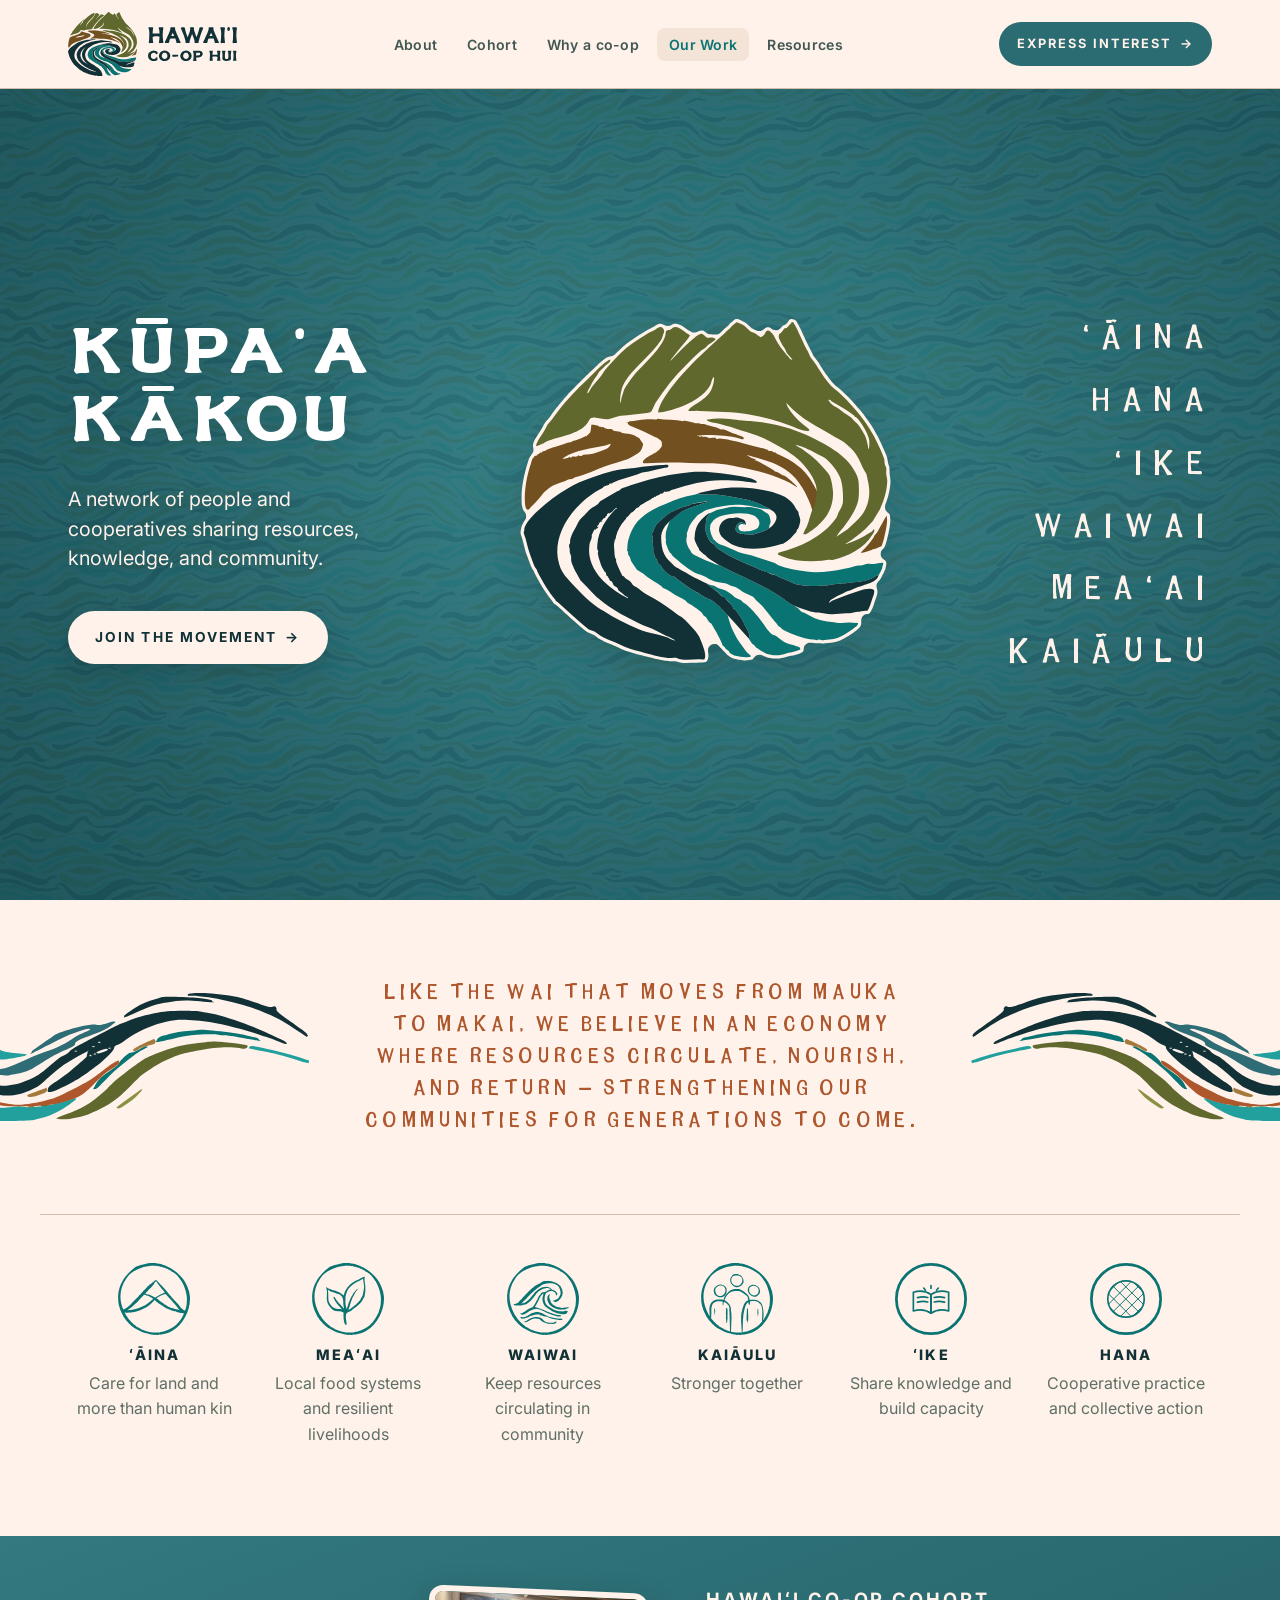
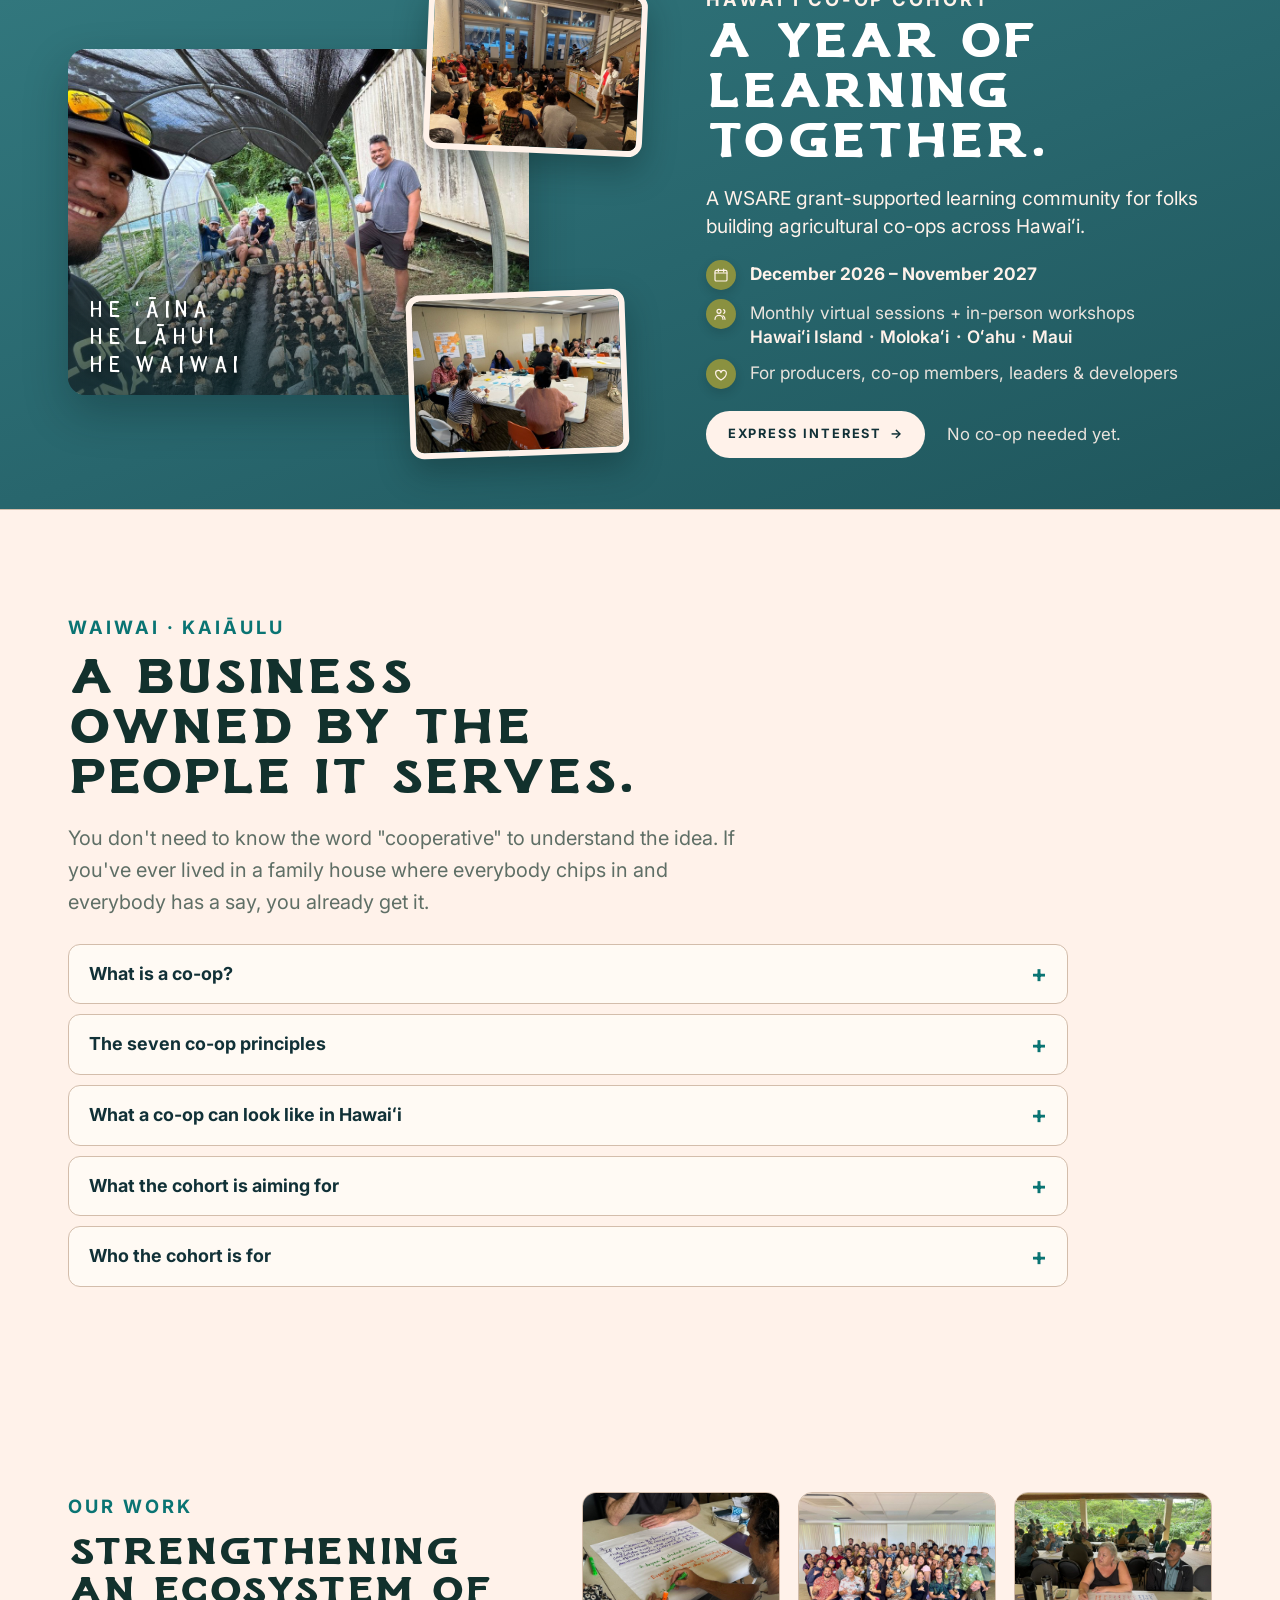
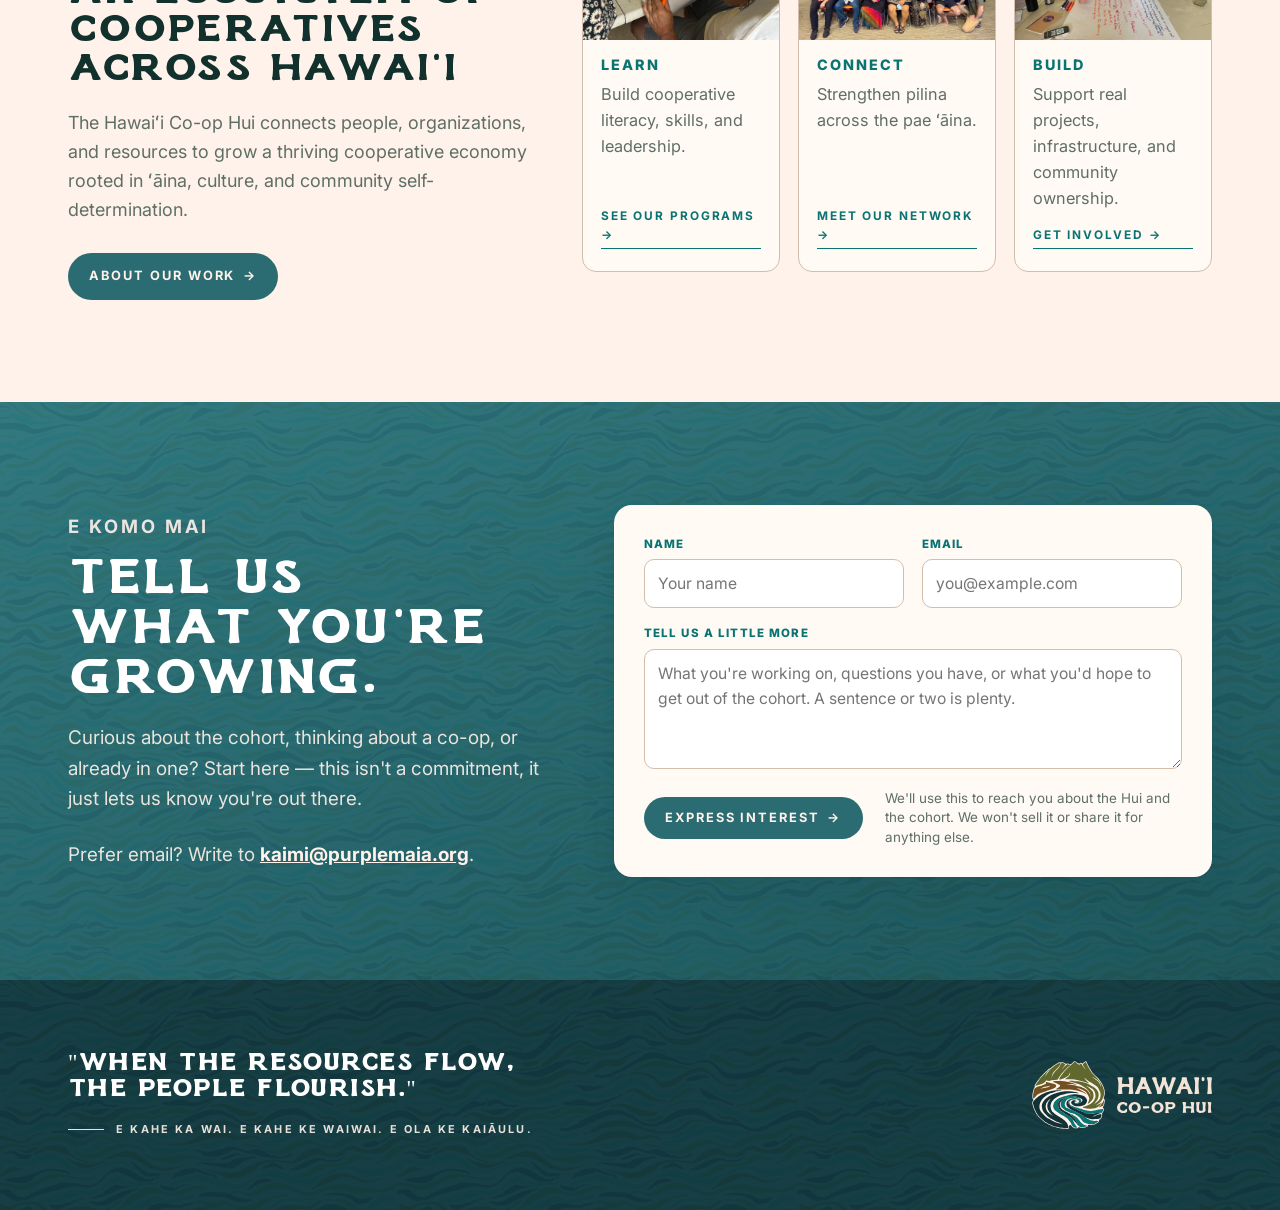
==== commit a71d2b92: "Hero: plain cream-outlined emblem in the middle (no ring, no motion) The turning word ring is replac" ====
--- a/index.html
+++ b/index.html
@@ -20,7 +20,7 @@
   <link rel="preload" as="font" type="font/woff2" crossorigin href="assets/fonts/TAYWatkins-web.woff2">
   <link rel="preload" as="font" type="font/woff2" crossorigin href="assets/fonts/TAYRugPull-web.woff2">
   <link rel="stylesheet" href="https://fonts.googleapis.com/css2?family=Inter:wght@400;500;600;700;800&display=swap">
-  <link rel="stylesheet" href="styles.css?v=20261028d">
+  <link rel="stylesheet" href="styles.css?v=20261028e">
 </head>
 <body>
 <a class="skip" href="#about">Skip to content</a>
@@ -68,16 +68,8 @@
         <a class="btn btn--light" href="#get-involved">Join the Movement <span class="arw">&rarr;</span></a>
       </div>
 
-      <!-- Emblem with the brand line set in Rug Pull around it (like the Primary Logo's circular text).
-           Only the word ring turns, very slowly, and not at all when the visitor prefers reduced motion. -->
-      <div class="hero__medal">
-        <svg class="hero__ring" viewBox="-260 -260 520 520" role="img" aria-label="E kahe ka wai. E kahe ke waiwai. E ola ke kaiāulu.">
-          <defs><path id="hero-ring-path" d="M-185.33,-107A214,214 0 1,1 185.33,107A214,214 0 1,1 -185.33,-107"/></defs>
-          <circle class="hero__track" r="223"/>
-          <text><textPath href="#hero-ring-path">E KAHE KA WAI <tspan class="hero__dot">•</tspan> E KAHE KE WAIWAI <tspan class="hero__dot">•</tspan> E OLA KE KAIĀULU <tspan class="hero__dot">•</tspan> </textPath></text>
-        </svg>
-        <img class="hero__emblem" src="assets/brand/emblem-backed.svg" alt="" width="234" height="217">
-      </div>
+      <!-- The full-color emblem with its cream outline, as tall as the headline-to-button block -->
+      <div class="hero__logo" aria-hidden="true"><img src="assets/brand/emblem-backed.svg" alt="" width="234" height="217"></div>
 
       <ul class="hero__values" aria-label="Our values">
         <li>ʻĀINA</li><li>HANA</li><li>ʻIKE</li><li>WAIWAI</li><li>MEAʻAI</li><li>KAIĀULU</li>
@@ -350,6 +342,6 @@
   </div>
 </footer>
 
-<script src="script.js?v=20261028d"></script>
+<script src="script.js?v=20261028e"></script>
 </body>
 </html>
--- a/styles.css
+++ b/styles.css
@@ -125,12 +125,11 @@
 @media (max-width:1000px){.nav__cta .btn{display:none}}
 
 /* ---------- Hero ---------- */
-/* Text on the left; in the middle the full-color emblem inside a slowly turning ring of the
-   brand line ("E kahe ka wai…") in TAY Rug Pull; the six values stacked on the right. */
+/* Text on the left; the full-color emblem with its cream outline in the middle, as tall as the
+   headline-to-button block; the six values stacked on the right. */
 .hero{position:relative;color:var(--on-forest);isolation:isolate;overflow:hidden;display:flex;flex-direction:column;
   --h1:clamp(2.6rem,5vw,4.6rem);
-  --medal:clamp(280px, min(34vw, calc(100vh - 260px)), 460px);
-  --medal:clamp(280px, min(34vw, calc(100svh - 260px)), 460px);
+  --logo-w:clamp(260px, 33vw, 410px);                           /* width of the middle column */
   min-height:clamp(580px, calc(100vh - 89px), 860px);           /* 89px = nav height */
   min-height:clamp(580px, calc(100svh - 89px), 860px);
   /* lighter Spectra blue, brightest behind the emblem; soft shade at both sides keeps the text crisp */
@@ -140,9 +139,9 @@
 .hero::after{content:"";position:absolute;inset:0;z-index:-1;opacity:.28;
   background:var(--pattern);background-size:420px;mix-blend-mode:soft-light}
 .hero__inner{flex:1;width:100%;max-width:var(--maxw);margin:0 auto;
-  padding:clamp(40px,6vh,72px) 28px;display:grid;grid-template-columns:minmax(0,1.2fr) var(--medal) minmax(0,.8fr);
-  /* the medal spans all three rows; the text and the values share the middle row, so the values
-     column is exactly as tall as the headline-to-button block */
+  padding:clamp(40px,6vh,72px) 28px;display:grid;grid-template-columns:minmax(0,1.2fr) var(--logo-w) minmax(0,.8fr);
+  /* the text, the logo and the values share the middle row, so the logo and the values column
+     are exactly as tall as the headline-to-button block */
   grid-template-rows:1fr auto 1fr;align-items:center;gap:0 clamp(24px,3vw,44px)}
 .hero__text{min-width:0;grid-column:1;grid-row:2}
 .hero h1{font-weight:400;font-size:var(--h1);line-height:1.06;letter-spacing:.012em;color:#fff;
@@ -151,19 +150,10 @@
   margin:1.5rem 0 2.3rem;text-shadow:0 1px 14px rgba(9,28,29,.22)}
 .hero .btn{font-size:.86rem;padding:1.05em 1.9em;box-shadow:0 10px 26px rgba(9,28,29,.2)}
 
-/* emblem + word ring (no outer rings: just the text band and the emblem) */
-.hero__medal{position:relative;width:var(--medal);aspect-ratio:1/1;justify-self:center;grid-column:2;grid-row:1 / 4}
-.hero__ring{position:absolute;inset:0;width:100%;height:100%;overflow:visible}
-.hero__ring text{font-family:var(--font-display-2);font-size:32px;letter-spacing:7.6px;fill:var(--cream);white-space:pre}
-.hero__dot{fill:#f0c39c}
-/* soft shade under the ring text so it keeps 4.5:1 on the lightest blue */
-.hero__track{fill:none;stroke:#113137;stroke-opacity:.3;stroke-width:52}
-.hero__emblem{position:absolute;left:50%;top:50%;width:62%;height:auto;
-  transform:translate(-50%,-50%);filter:drop-shadow(0 14px 30px rgba(9,28,29,.24))}
-@media (prefers-reduced-motion:no-preference){
-  .hero__ring{animation:hero-turn 180s linear infinite}   /* one slow turn every 3 minutes */
-}
-@keyframes hero-turn{to{transform:rotate(360deg)}}
+/* the logo: its top meets the macron over the headline's Ū, its bottom the bottom of the button */
+.hero__logo{grid-column:2;grid-row:2;align-self:stretch;position:relative;margin:calc(var(--h1) * -.11) 0 0}
+.hero__logo img{position:absolute;inset:0;width:100%;height:100%;object-fit:contain;
+  filter:drop-shadow(0 12px 30px rgba(9,28,29,.22))}
 
 /* values, stacked on the right and spread from the top of the headline to the bottom of the button */
 .hero__values{list-style:none;padding:0;grid-column:3;grid-row:2;align-self:stretch;justify-self:end;text-align:right;
@@ -177,9 +167,10 @@
   .hero{min-height:0}
   .hero__inner{grid-template-columns:minmax(0,1fr);grid-template-rows:none;justify-items:center;text-align:center;
     padding:52px 20px 48px;gap:40px}
-  .hero__text,.hero__medal,.hero__values{grid-column:auto;grid-row:auto}
+  .hero__text,.hero__logo,.hero__values{grid-column:auto;grid-row:auto}
   .hero__sub{margin-inline:auto}
-  .hero__medal{width:min(80vw,360px)}
+  .hero__logo{align-self:auto;margin:0;width:min(64vw,280px)}
+  .hero__logo img{position:static;height:auto}
   /* values: a centered 3 × 2 grid with small dots between the words in each row */
   .hero__values{display:grid;height:auto;justify-self:stretch;text-align:center;grid-template-columns:repeat(3,1fr);gap:0;width:100%;max-width:440px;margin:0 auto}
   .hero__values li{position:relative;padding:8px 4px;font-size:1.05rem;letter-spacing:.12em}
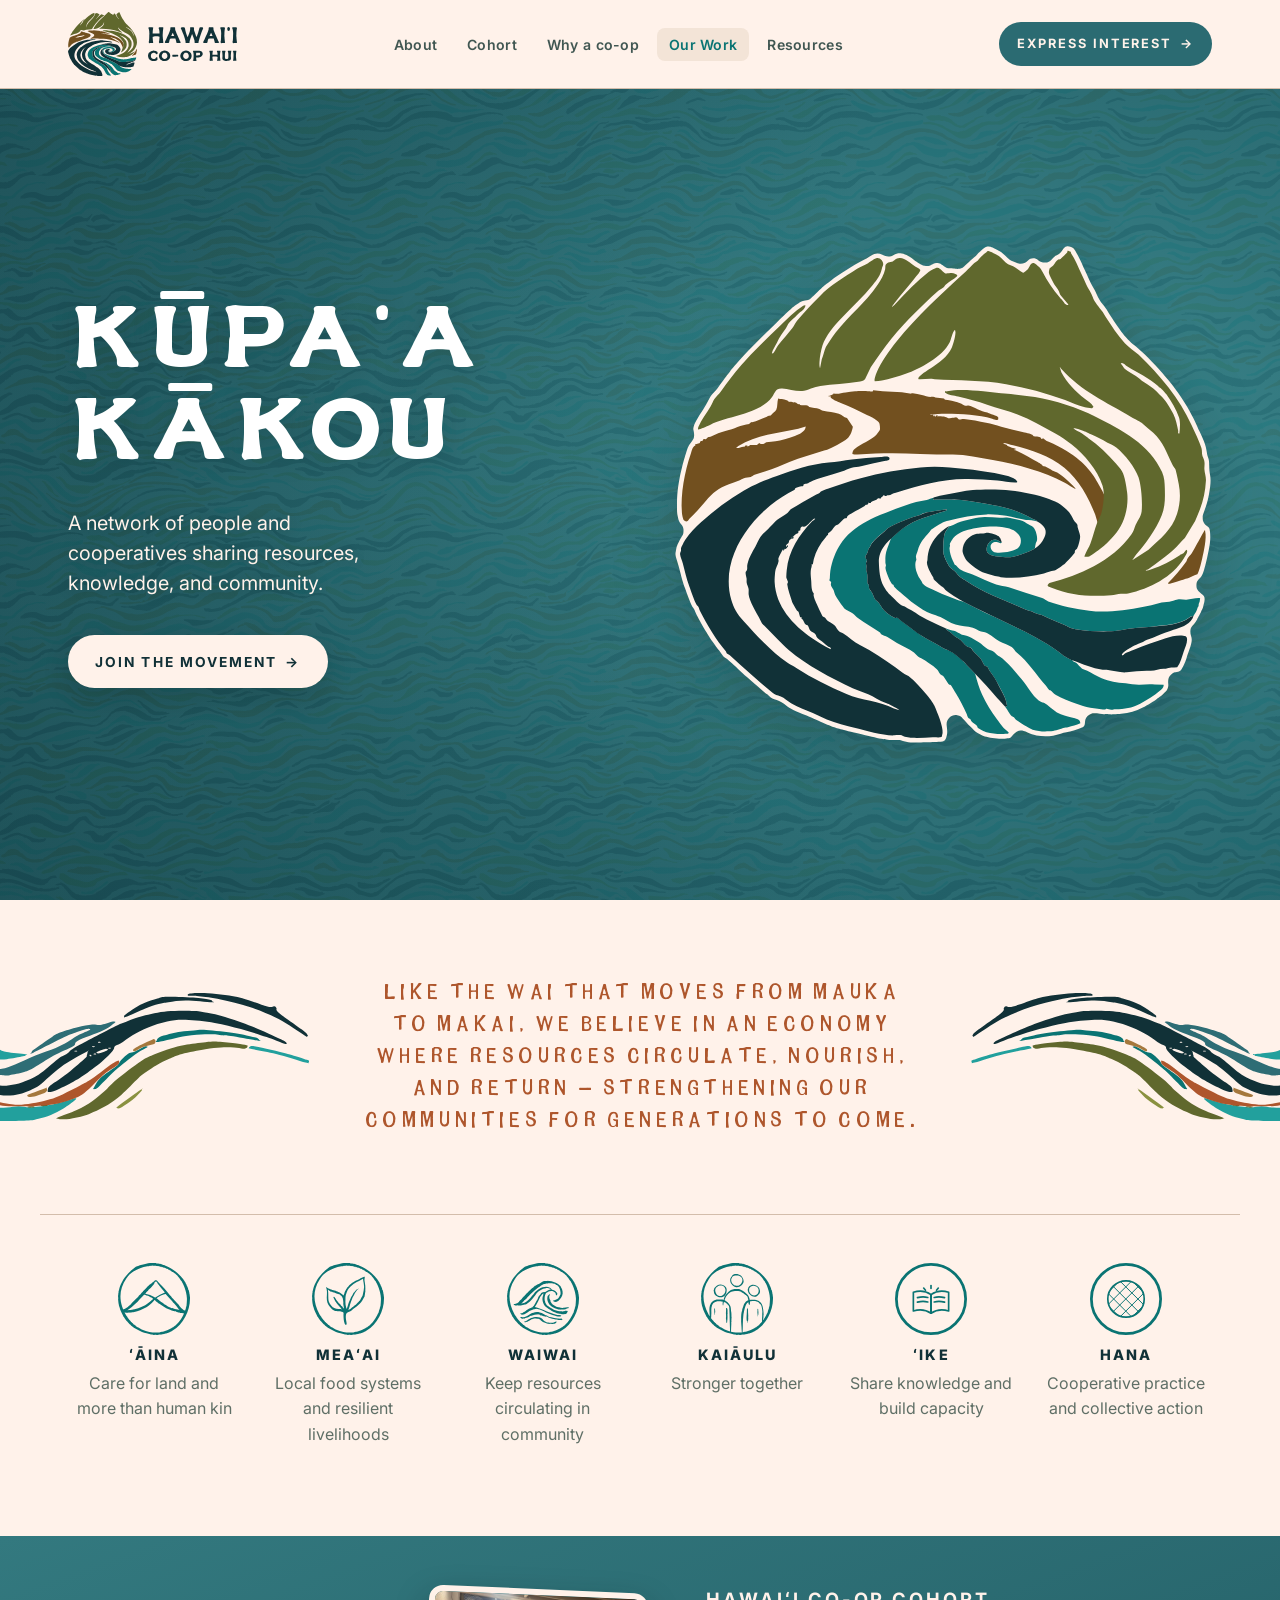
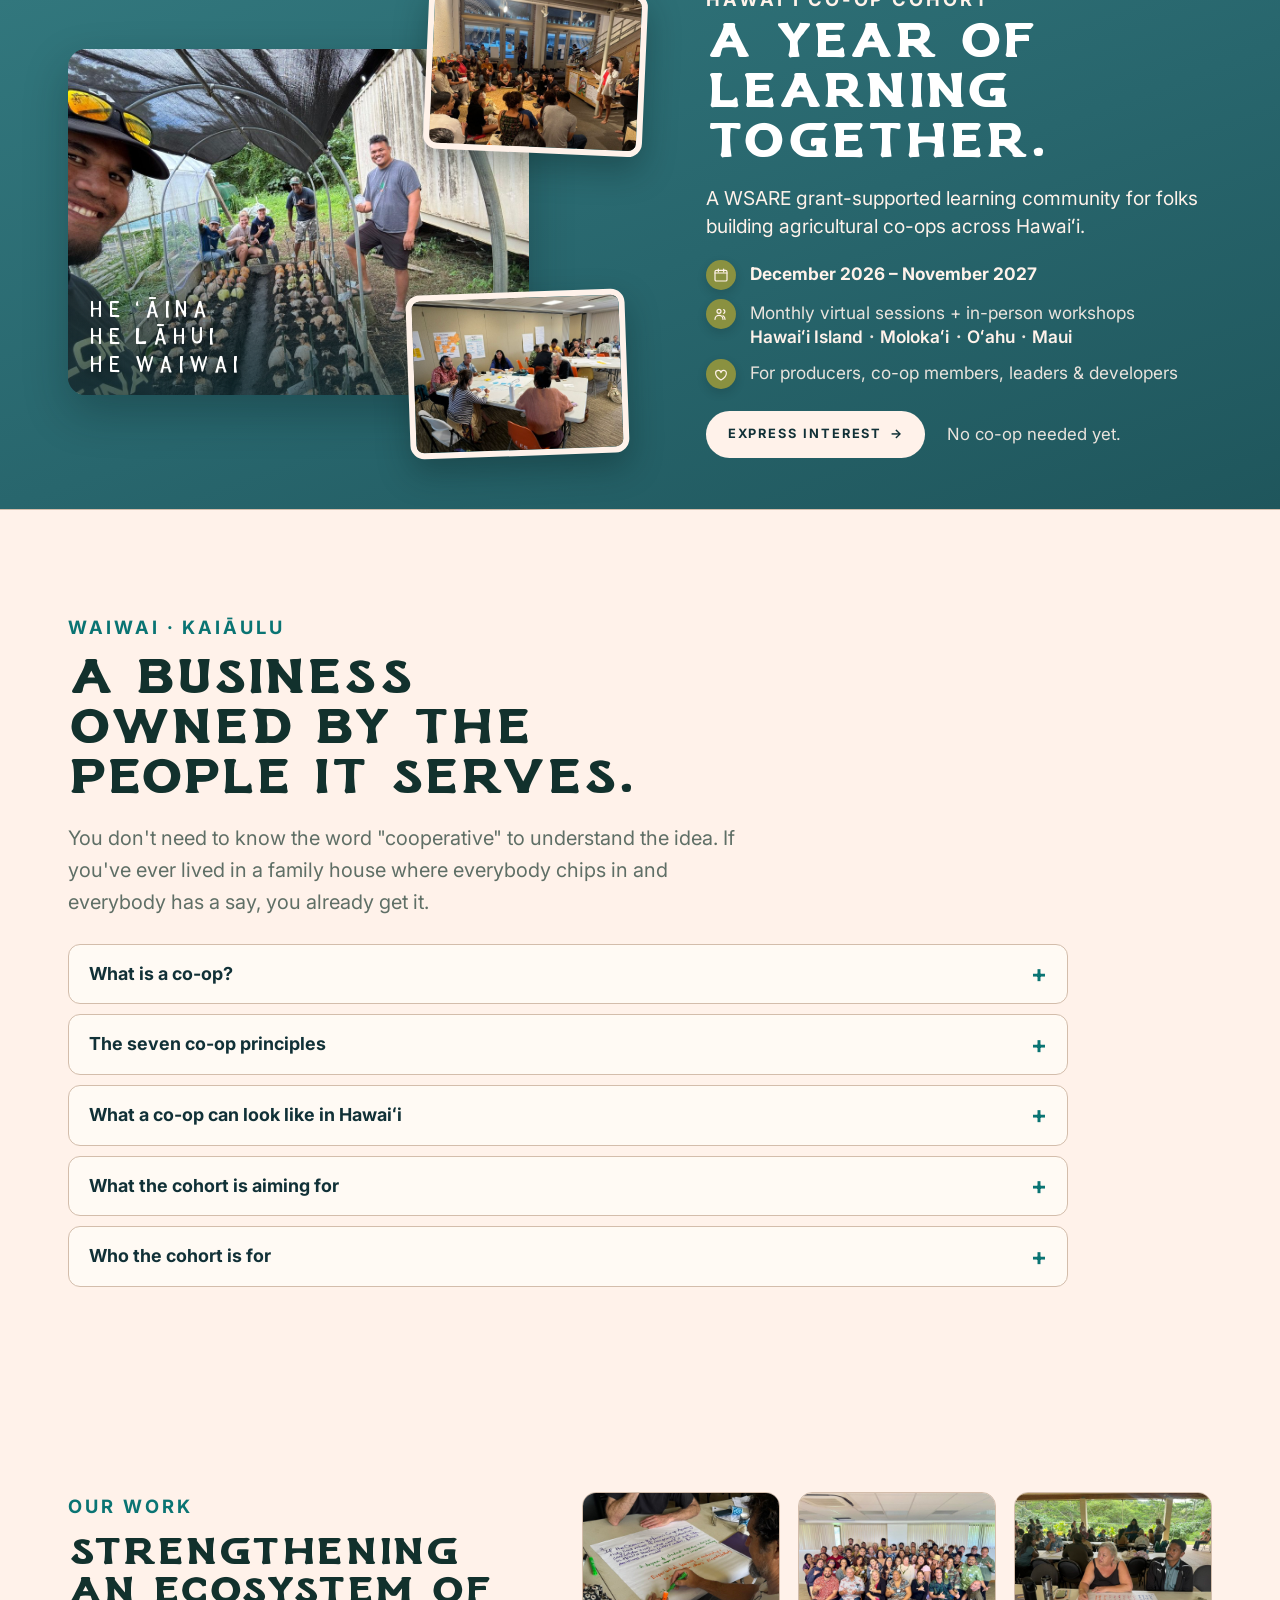
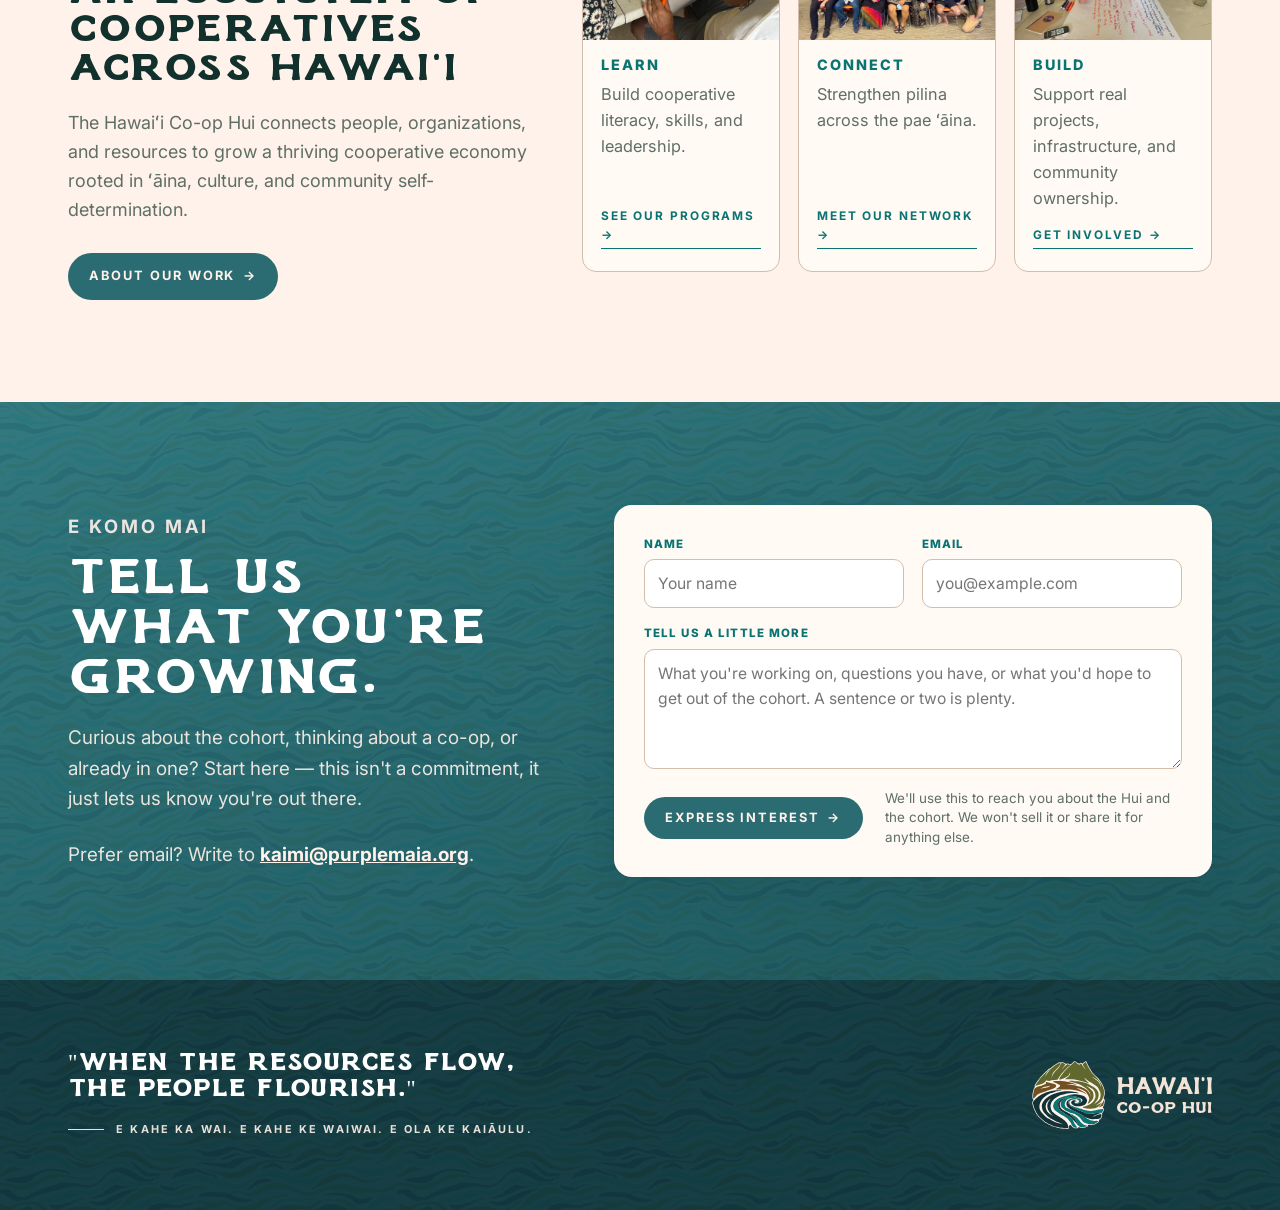
==== commit c9509a98: "Hero: emblem large on the right, no values column Per Keoni, the ʻĀINA/HANA words come off the hero," ====
--- a/index.html
+++ b/index.html
@@ -20,7 +20,7 @@
   <link rel="preload" as="font" type="font/woff2" crossorigin href="assets/fonts/TAYWatkins-web.woff2">
   <link rel="preload" as="font" type="font/woff2" crossorigin href="assets/fonts/TAYRugPull-web.woff2">
   <link rel="stylesheet" href="https://fonts.googleapis.com/css2?family=Inter:wght@400;500;600;700;800&display=swap">
-  <link rel="stylesheet" href="styles.css?v=20261028e">
+  <link rel="stylesheet" href="styles.css?v=20261028f">
 </head>
 <body>
 <a class="skip" href="#about">Skip to content</a>
@@ -68,12 +68,9 @@
         <a class="btn btn--light" href="#get-involved">Join the Movement <span class="arw">&rarr;</span></a>
       </div>
 
-      <!-- The full-color emblem with its cream outline, as tall as the headline-to-button block -->
+      <!-- The full-color emblem with its cream outline, large on the right -->
       <div class="hero__logo" aria-hidden="true"><img src="assets/brand/emblem-backed.svg" alt="" width="234" height="217"></div>
 
-      <ul class="hero__values" aria-label="Our values">
-        <li>ʻĀINA</li><li>HANA</li><li>ʻIKE</li><li>WAIWAI</li><li>MEAʻAI</li><li>KAIĀULU</li>
-      </ul>
     </div>
   </section>
 
@@ -342,6 +339,6 @@
   </div>
 </footer>
 
-<script src="script.js?v=20261028e"></script>
+<script src="script.js?v=20261028f"></script>
 </body>
 </html>
--- a/styles.css
+++ b/styles.css
@@ -125,61 +125,38 @@
 @media (max-width:1000px){.nav__cta .btn{display:none}}
 
 /* ---------- Hero ---------- */
-/* Text on the left; the full-color emblem with its cream outline in the middle, as tall as the
-   headline-to-button block; the six values stacked on the right. */
+/* Text on the left; the full-color emblem with its cream outline large on the right. */
 .hero{position:relative;color:var(--on-forest);isolation:isolate;overflow:hidden;display:flex;flex-direction:column;
-  --h1:clamp(2.6rem,5vw,4.6rem);
-  --logo-w:clamp(260px, 33vw, 410px);                           /* width of the middle column */
+  /* logo width: up to 42% of the screen, never taller than the space under the nav */
+  --logo:clamp(300px, min(42vw, calc((100vh - 190px) * 1.077)), 560px);
+  --logo:clamp(300px, min(42vw, calc((100svh - 190px) * 1.077)), 560px);
   min-height:clamp(580px, calc(100vh - 89px), 860px);           /* 89px = nav height */
   min-height:clamp(580px, calc(100svh - 89px), 860px);
-  /* lighter Spectra blue, brightest behind the emblem; soft shade at both sides keeps the text crisp */
+  /* lighter Spectra blue, brightest behind the logo; a soft shade on the left keeps the text crisp */
   background:
-    linear-gradient(90deg, rgba(17,49,55,.26), rgba(17,49,55,.06) 38%, rgba(17,49,55,.06) 62%, rgba(17,49,55,.2)),
-    radial-gradient(110% 95% at 55% 46%, #3e8a90, #2b6b72 55%, #215a61)}
+    linear-gradient(90deg, rgba(17,49,55,.28), rgba(17,49,55,.12) 45%, rgba(17,49,55,0) 68%),
+    radial-gradient(110% 95% at 72% 46%, #3e8a90, #2b6b72 55%, #215a61)}
 .hero::after{content:"";position:absolute;inset:0;z-index:-1;opacity:.28;
   background:var(--pattern);background-size:420px;mix-blend-mode:soft-light}
-.hero__inner{flex:1;width:100%;max-width:var(--maxw);margin:0 auto;
-  padding:clamp(40px,6vh,72px) 28px;display:grid;grid-template-columns:minmax(0,1.2fr) var(--logo-w) minmax(0,.8fr);
-  /* the text, the logo and the values share the middle row, so the logo and the values column
-     are exactly as tall as the headline-to-button block */
-  grid-template-rows:1fr auto 1fr;align-items:center;gap:0 clamp(24px,3vw,44px)}
-.hero__text{min-width:0;grid-column:1;grid-row:2}
-.hero h1{font-weight:400;font-size:var(--h1);line-height:1.06;letter-spacing:.012em;color:#fff;
+.hero__inner{flex:1;width:100%;max-width:var(--maxw);margin:0 auto;padding:clamp(40px,6vh,72px) 28px;
+  display:grid;grid-template-columns:minmax(0,1fr) auto;align-items:center;gap:clamp(32px,5vw,80px)}
+.hero__text{min-width:0}
+.hero h1{font-weight:400;font-size:clamp(3.4rem,6.8vw,6.25rem);line-height:1.06;letter-spacing:.012em;color:#fff;
   text-shadow:0 2px 24px rgba(9,28,29,.16)}
 .hero__sub{max-width:27ch;font-size:clamp(1.15rem,1.55vw,1.4rem);line-height:1.5;color:var(--cream);
   margin:1.5rem 0 2.3rem;text-shadow:0 1px 14px rgba(9,28,29,.22)}
 .hero .btn{font-size:.86rem;padding:1.05em 1.9em;box-shadow:0 10px 26px rgba(9,28,29,.2)}
-
-/* the logo: its top meets the macron over the headline's Ū, its bottom the bottom of the button */
-.hero__logo{grid-column:2;grid-row:2;align-self:stretch;position:relative;margin:calc(var(--h1) * -.11) 0 0}
-.hero__logo img{position:absolute;inset:0;width:100%;height:100%;object-fit:contain;
-  filter:drop-shadow(0 12px 30px rgba(9,28,29,.22))}
-
-/* values, stacked on the right and spread from the top of the headline to the bottom of the button */
-.hero__values{list-style:none;padding:0;grid-column:3;grid-row:2;align-self:stretch;justify-self:end;text-align:right;
-  display:flex;flex-direction:column;justify-content:space-between;font-size:clamp(1.6rem,3vw,2.6rem);
-  /* optical alignment: the macron over Ā meets the one over the headline's Ū, and the last
-     word's baseline meets the bottom of the button */
-  margin:calc(var(--h1) * -.11 + .05em) 0 -.23em}
-.hero__values li{font-family:var(--font-display-2);font-size:inherit;line-height:1;letter-spacing:.14em;color:var(--cream)}
+.hero__logo{width:var(--logo);justify-self:end}
+.hero__logo img{display:block;width:100%;height:auto;filter:drop-shadow(0 14px 32px rgba(9,28,29,.24))}
 
 @media (max-width:900px){
   .hero{min-height:0}
-  .hero__inner{grid-template-columns:minmax(0,1fr);grid-template-rows:none;justify-items:center;text-align:center;
-    padding:52px 20px 48px;gap:40px}
-  .hero__text,.hero__logo,.hero__values{grid-column:auto;grid-row:auto}
+  .hero__inner{grid-template-columns:minmax(0,1fr);justify-items:center;text-align:center;padding:48px 20px 52px;gap:36px}
   .hero__sub{margin-inline:auto}
-  .hero__logo{align-self:auto;margin:0;width:min(64vw,280px)}
-  .hero__logo img{position:static;height:auto}
-  /* values: a centered 3 × 2 grid with small dots between the words in each row */
-  .hero__values{display:grid;height:auto;justify-self:stretch;text-align:center;grid-template-columns:repeat(3,1fr);gap:0;width:100%;max-width:440px;margin:0 auto}
-  .hero__values li{position:relative;padding:8px 4px;font-size:1.05rem;letter-spacing:.12em}
-  .hero__values li:not(:nth-child(3n+1))::before{content:"";position:absolute;left:0;top:50%;width:5px;height:5px;
-    border-radius:50%;background:#f0c39c;opacity:.75;transform:translate(-50%,-50%)}
+  .hero__logo{width:min(72vw,320px);justify-self:center}
 }
 @media (max-width:420px){
   .hero h1{font-size:clamp(2.7rem,14vw,3.4rem)}
-  .hero__values li{font-size:.95rem;letter-spacing:.1em}
 }
 
 /* ---------- Statement + waves ---------- */
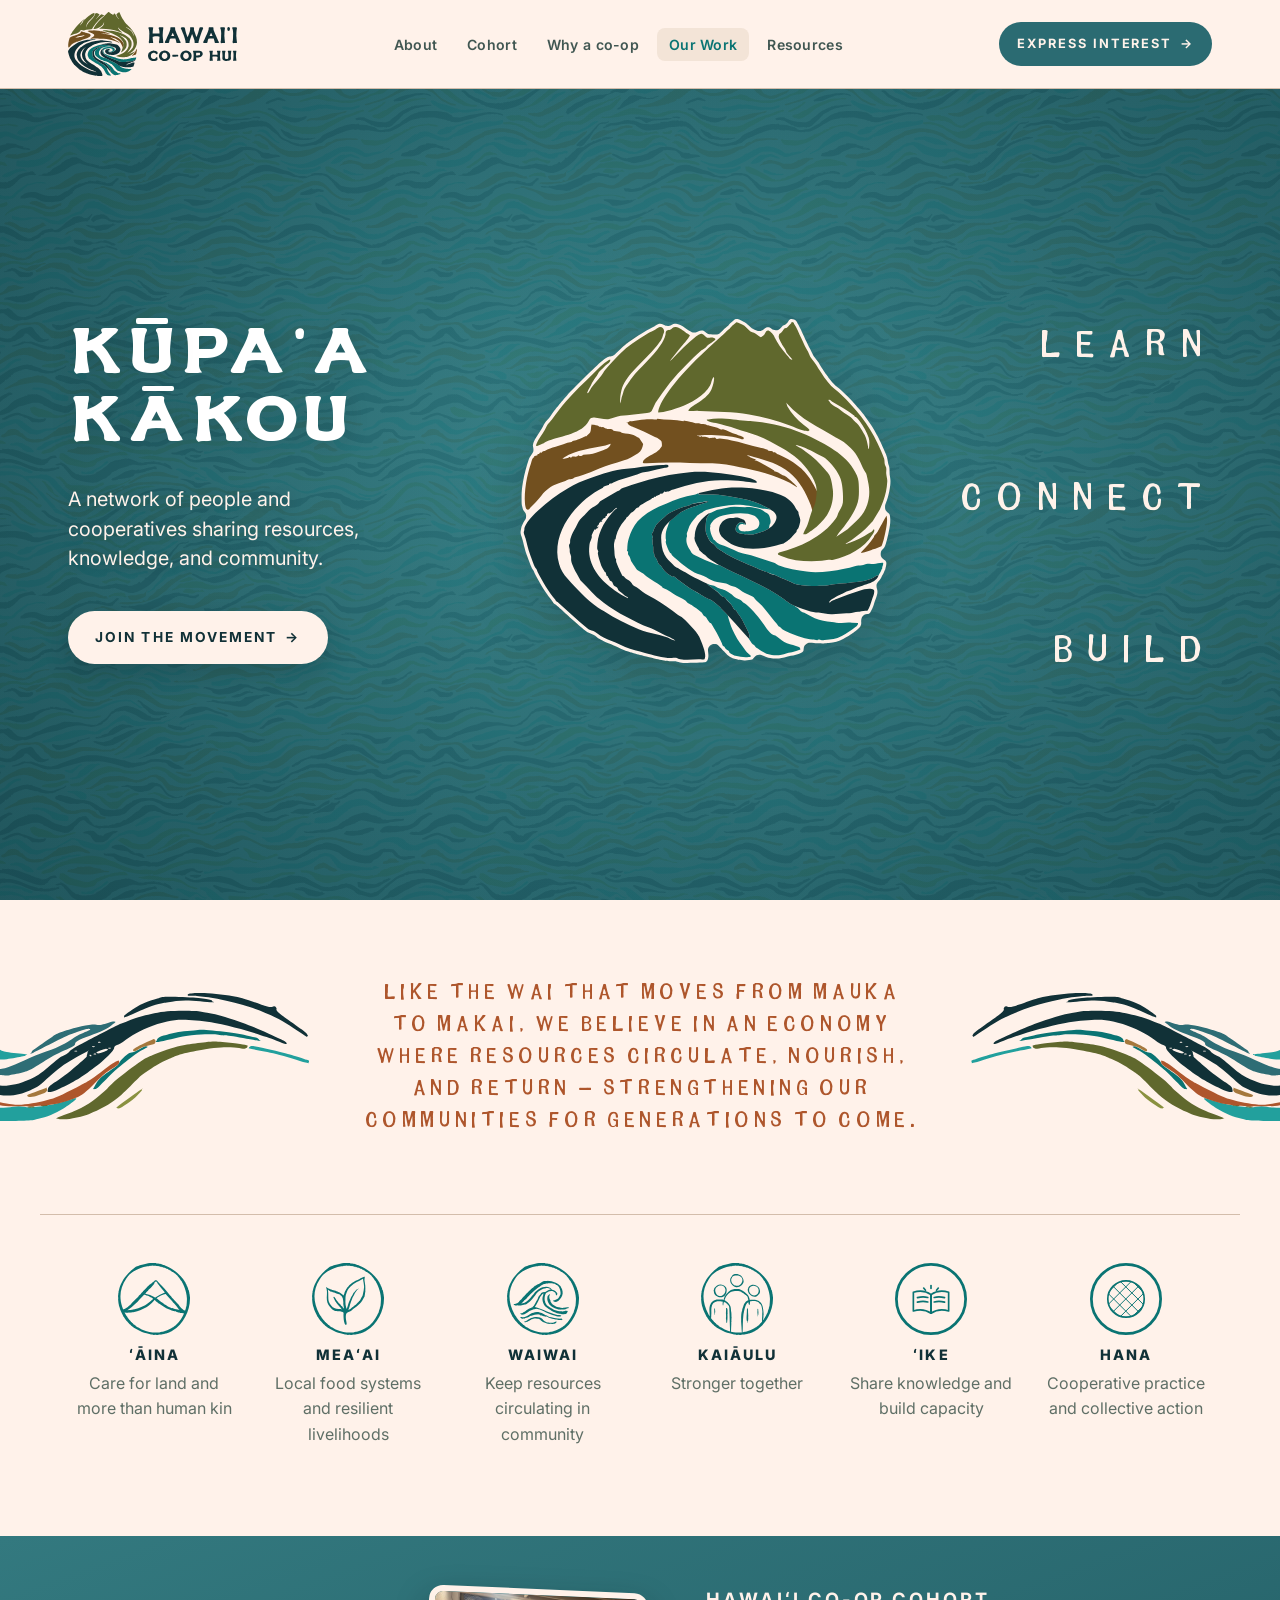
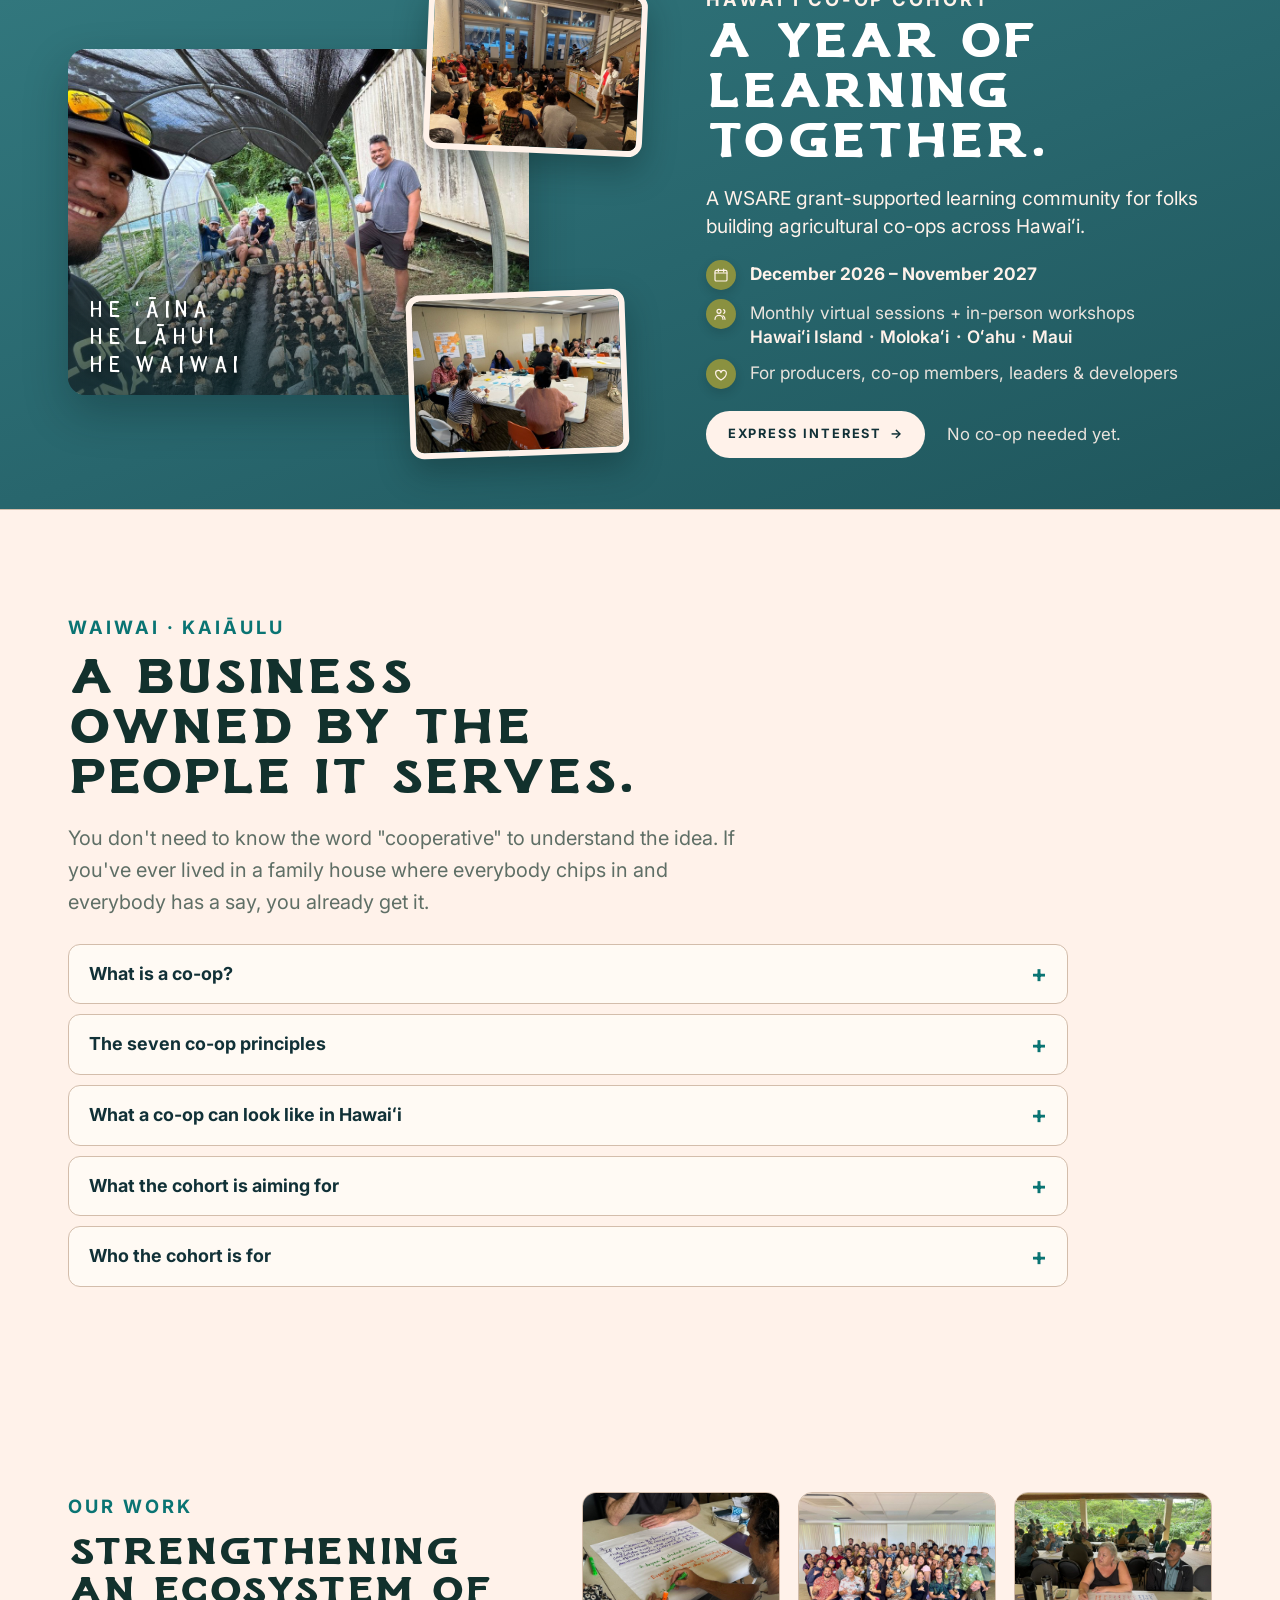
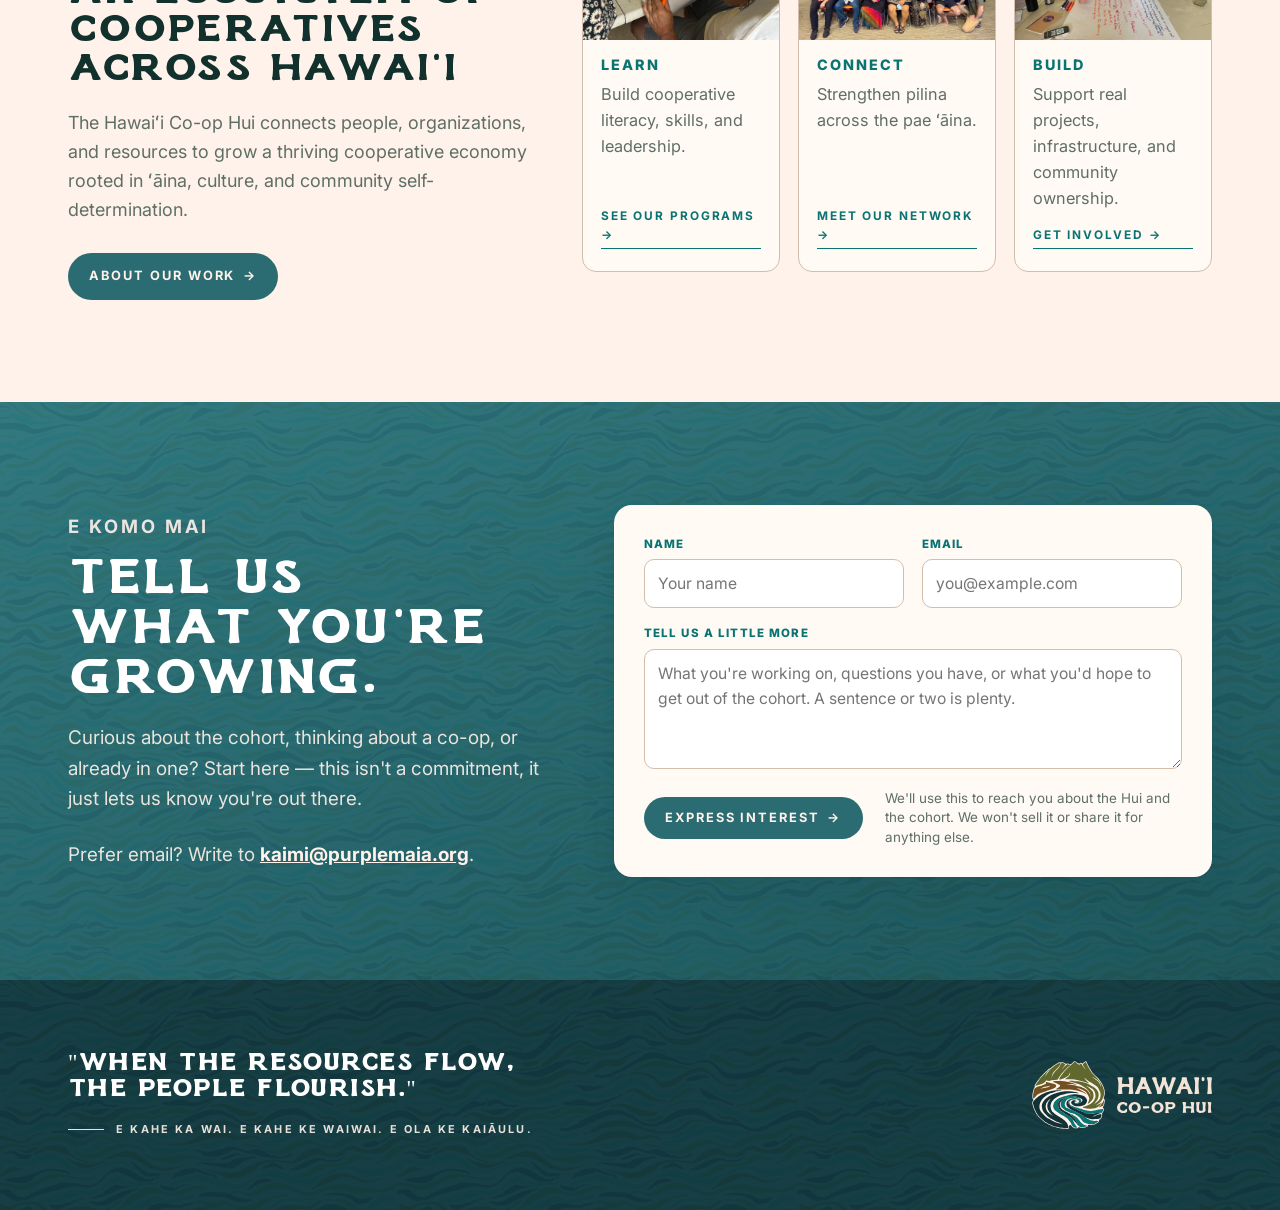
==== commit 28545e86: "Hero: logo back in the middle with Learn / Connect / Build; mobile polish Hero: the cream-outlined e" ====
--- a/index.html
+++ b/index.html
@@ -20,7 +20,7 @@
   <link rel="preload" as="font" type="font/woff2" crossorigin href="assets/fonts/TAYWatkins-web.woff2">
   <link rel="preload" as="font" type="font/woff2" crossorigin href="assets/fonts/TAYRugPull-web.woff2">
   <link rel="stylesheet" href="https://fonts.googleapis.com/css2?family=Inter:wght@400;500;600;700;800&display=swap">
-  <link rel="stylesheet" href="styles.css?v=20261028f">
+  <link rel="stylesheet" href="styles.css?v=20261028h">
 </head>
 <body>
 <a class="skip" href="#about">Skip to content</a>
@@ -44,13 +44,15 @@
         <li><a href="#why-coop">Why a co-op</a></li>
         <li><a href="#our-work">Our Work</a></li>
         <li><a href="resources.html">Resources</a></li>
+        <li class="nav__menu-cta"><a class="btn btn--dark" href="#get-involved">Express Interest <span class="arw">&rarr;</span></a></li>
       </ul>
     </nav>
 
     <div class="nav__cta" style="display:flex;align-items:center;gap:10px">
       <a class="btn btn--dark" href="#get-involved">Express Interest <span class="arw">&rarr;</span></a>
       <button class="navtoggle" id="navtoggle" aria-label="Menu" aria-expanded="false" aria-controls="navlinks">
-        <svg width="22" height="22" viewBox="0 0 24 24" fill="none" stroke="currentColor" stroke-width="2" stroke-linecap="round"><path d="M3 6h18M3 12h18M3 18h18"/></svg>
+        <svg class="navtoggle__bars" width="22" height="22" viewBox="0 0 24 24" fill="none" stroke="currentColor" stroke-width="2" stroke-linecap="round"><path d="M3 6h18M3 12h18M3 18h18"/></svg>
+        <svg class="navtoggle__x" width="22" height="22" viewBox="0 0 24 24" fill="none" stroke="currentColor" stroke-width="2" stroke-linecap="round"><path d="M6 6l12 12M18 6L6 18"/></svg>
       </button>
     </div>
   </div>
@@ -68,9 +70,12 @@
         <a class="btn btn--light" href="#get-involved">Join the Movement <span class="arw">&rarr;</span></a>
       </div>
 
-      <!-- The full-color emblem with its cream outline, large on the right -->
+      <!-- The full-color emblem with its cream outline, as tall as the headline-to-button block -->
       <div class="hero__logo" aria-hidden="true"><img src="assets/brand/emblem-backed.svg" alt="" width="234" height="217"></div>
 
+      <ul class="hero__values" aria-label="What we do">
+        <li>LEARN</li><li>CONNECT</li><li>BUILD</li>
+      </ul>
     </div>
   </section>
 
@@ -80,7 +85,7 @@
          text; the right one is a mirrored copy pointing back in. Both use assets/brand/wave.svg. -->
     <div class="statement__row">
       <div class="statement__wave statement__wave--l" aria-hidden="true"></div>
-      <p class="statement__text">Like the wai that moves from mauka to makai, we believe in an economy where resources circulate, nourish, and return — strengthening our communities for generations to come.</p>
+      <p class="statement__text">Like the wai that moves from mauka to makai, we believe in an economy where resources circulate, nourish, and return &#8288;— strengthening our communities for generations to come.</p>
       <div class="statement__wave statement__wave--r" aria-hidden="true"></div>
     </div>
   </section>
@@ -167,9 +172,9 @@
         <details class="acc__item">
           <summary>What is a co-op?</summary>
           <div class="acc__body">
-            <p><strong>What it is.</strong> A co-op is a business owned by the people who use it or work in it — not outside investors. Members put in money or work, vote on the big decisions, and share the surplus.</p>
+            <p><strong>What it is.</strong> A co-op is a business owned by the people who use it or work in it&nbsp;— not outside investors. Members put in money or work, vote on the big decisions, and share the surplus.</p>
             <p><strong>Why it works.</strong> One owner carries all the risk. In a co-op, risk and reward are shared, every member gets one vote, and everyone is genuinely invested.</p>
-            <p><strong>Why here.</strong> Laulima — many hands working together. A co-op is the legal structure for the same thing, and it keeps waiwai home, circulating in the kaiāulu instead of leaving.</p>
+            <p><strong>Why here.</strong> Laulima&nbsp;— many hands working together. A <span class="nw">co-op</span> is the legal structure for the same thing, and it keeps waiwai home, circulating in the kaiāulu instead of leaving.</p>
           </div>
         </details>
         <details class="acc__item">
@@ -194,21 +199,21 @@
             <div class="items items--2">
                     <article class="item">
                       <h3>Producer or marketing co-op</h3>
-                      <p>Each member keeps their own farm; together they own the shared piece — a brand, a cooler, a truck, a wholesale relationship. Think: a valley of small farms that can't each fill a big order alone, selling under one name.</p>
+                      <p>Each member keeps their own farm; together they own the shared piece&nbsp;— a brand, a cooler, a truck, a wholesale relationship. Think: a valley of small farms that can't each fill a big order alone, selling under one name.</p>
                       <p class="meta">Owned by the farms or ranches that sell through it</p>
                     </article>
                     <article class="item">
-                      <h3>Worker-owned co-op</h3>
+                      <h3><span class="nw">Worker-owned</span> co-op</h3>
                       <p>The crew owns the business and votes on how it runs. Think: a shared kitchen turning kalo, ʻulu, and surplus fruit into products, where the people who show up every morning are also the owners.</p>
                       <p class="meta">Owned by the people who do the work</p>
                     </article>
                     <article class="item">
                       <h3>Shared services or purchasing co-op</h3>
-                      <p>Members pool buying power or share big-ticket things no single farm needs full time. Think: ranchers going in together on feed, fencing, and a portable chute, or growers sharing one bookkeeper.</p>
+                      <p>Members pool buying power or share <span class="nw">big-ticket</span> things no single farm needs full time. Think: ranchers going in together on feed, fencing, and a portable chute, or growers sharing one bookkeeper.</p>
                       <p class="meta">Owned by the businesses that use it</p>
                     </article>
                     <article class="item">
-                      <h3>Multi-stakeholder co-op</h3>
+                      <h3><span class="nw">Multi-stakeholder</span> co-op</h3>
                       <p>Farmers, workers, and community members each hold a seat. Think: a food hub where the growers who supply it, the staff who run it, and the families who buy from it all elect the board.</p>
                       <p class="meta">Owned by more than one kind of member</p>
                     </article>
@@ -219,10 +224,10 @@
           <summary>What the cohort is aiming for</summary>
           <div class="acc__body">
             <ul class="checks">
-                          <li><span><strong>Co-op literacy.</strong> We'll work on being able to explain what a co-op is, which kind fits your situation, and what it takes to run one.</span></li>
+                          <li><span><strong>Co-op literacy.</strong> We'll work on being able to explain what a <span class="nw">co-op</span> is, which kind fits your situation, and what it takes to run one.</span></li>
                           <li><span><strong>Skills to run a business with other people.</strong> We'll practice how members make decisions, govern together, and keep the thing running when there's more than one owner.</span></li>
-                          <li><span><strong>Pilina across the pae ʻāina.</strong> Pilina means relationship, or connection, and the pae ʻāina is the whole island chain. Our aim is that you leave with people on other islands doing the same work — people you can actually call.</span></li>
-                          <li><span><strong>Support for your real project.</strong> Our aim is that you bring what you're working on — a co-op you're starting, strengthening, or helping — and get to work it through with others.</span></li>
+                          <li><span><strong>Pilina across the pae ʻāina.</strong> Pilina means relationship, or connection, and the pae ʻāina is the whole island chain. Our aim is that you leave with people on other islands doing the same work&nbsp;— people you can actually call.</span></li>
+                          <li><span><strong>Support for your real project.</strong> Our aim is that you bring what you're working on&nbsp;— a co-op you're starting, strengthening, or helping&nbsp;— and get to work it through with others.</span></li>
                           <li><span><strong>The Hui after the cohort.</strong> The cohort ends in November 2027; the Hui doesn't. The Hui is a network, not a one-year program, and the cohort is one way in.</span></li>
                         </ul>
           </div>
@@ -248,7 +253,7 @@
       <div class="work__intro">
         <p class="eyebrow">Our Work</p>
         <h2>Strengthening an ecosystem of cooperatives across Hawaiʻi</h2>
-        <p>The Hawaiʻi Co-op Hui connects people, organizations, and resources to grow a thriving cooperative economy rooted in ʻāina, culture, and community self-determination.</p>
+        <p>The Hawaiʻi Co-op Hui connects people, organizations, and resources to grow a thriving cooperative economy rooted in ʻāina, culture, and community <span class="nw">self-determination</span>.</p>
         <a class="btn btn--dark" href="#about">About Our Work <span class="arw">&rarr;</span></a>
       </div>
       <div class="cards">
@@ -286,7 +291,7 @@
       <div class="interest__intro">
         <p class="eyebrow eyebrow--light">E komo mai</p>
         <h2>Tell us what you're growing.</h2>
-        <p>Curious about the cohort, thinking about a co-op, or already in one? Start here — this isn't a commitment, it just lets us know you're out there.</p>
+        <p>Curious about the cohort, thinking about a co-op, or already in one? Start here&nbsp;— this isn't a commitment, it just lets us know you're out there.</p>
         <p class="contact">Prefer email? Write to <a href="mailto:kaimi@purplemaia.org">kaimi@purplemaia.org</a>.</p>
       </div>
 
@@ -327,7 +332,7 @@
   <div class="footer__inner">
     <div>
       <p class="footer__quote">"When the resources flow, the people flourish."</p>
-      <p class="footer__sub">E kahe ka wai. E kahe ke waiwai. E ola ke kaiāulu.</p>
+      <p class="footer__sub">E&nbsp;kahe&nbsp;ka&nbsp;wai. E&nbsp;kahe&nbsp;ke&nbsp;waiwai. E&nbsp;ola&nbsp;ke&nbsp;kaiāulu.</p>
     </div>
     <div class="footer__brand">
       <!-- Full-color emblem (cream-backed so it reads on the dark blue) + the official wordmark in Parchment -->
@@ -339,6 +344,6 @@
   </div>
 </footer>
 
-<script src="script.js?v=20261028f"></script>
+<script src="script.js?v=20261028h"></script>
 </body>
 </html>
--- a/styles.css
+++ b/styles.css
@@ -125,38 +125,64 @@
 @media (max-width:1000px){.nav__cta .btn{display:none}}
 
 /* ---------- Hero ---------- */
-/* Text on the left; the full-color emblem with its cream outline large on the right. */
+/* Text on the left; the full-color emblem with its cream outline in the middle, as tall as the
+   headline-to-button block; LEARN / CONNECT / BUILD stacked on the right. */
 .hero{position:relative;color:var(--on-forest);isolation:isolate;overflow:hidden;display:flex;flex-direction:column;
-  /* logo width: up to 42% of the screen, never taller than the space under the nav */
-  --logo:clamp(300px, min(42vw, calc((100vh - 190px) * 1.077)), 560px);
-  --logo:clamp(300px, min(42vw, calc((100svh - 190px) * 1.077)), 560px);
+  --h1:clamp(2.6rem,5vw,4.6rem);
+  --logo-w:clamp(260px, 33vw, 410px);                           /* width of the middle column */
   min-height:clamp(580px, calc(100vh - 89px), 860px);           /* 89px = nav height */
   min-height:clamp(580px, calc(100svh - 89px), 860px);
-  /* lighter Spectra blue, brightest behind the logo; a soft shade on the left keeps the text crisp */
+  /* lighter Spectra blue, brightest behind the emblem; soft shade at both sides keeps the text crisp */
   background:
-    linear-gradient(90deg, rgba(17,49,55,.28), rgba(17,49,55,.12) 45%, rgba(17,49,55,0) 68%),
-    radial-gradient(110% 95% at 72% 46%, #3e8a90, #2b6b72 55%, #215a61)}
+    linear-gradient(90deg, rgba(17,49,55,.26), rgba(17,49,55,.06) 38%, rgba(17,49,55,.06) 62%, rgba(17,49,55,.2)),
+    radial-gradient(110% 95% at 55% 46%, #3e8a90, #2b6b72 55%, #215a61)}
 .hero::after{content:"";position:absolute;inset:0;z-index:-1;opacity:.28;
   background:var(--pattern);background-size:420px;mix-blend-mode:soft-light}
-.hero__inner{flex:1;width:100%;max-width:var(--maxw);margin:0 auto;padding:clamp(40px,6vh,72px) 28px;
-  display:grid;grid-template-columns:minmax(0,1fr) auto;align-items:center;gap:clamp(32px,5vw,80px)}
-.hero__text{min-width:0}
-.hero h1{font-weight:400;font-size:clamp(3.4rem,6.8vw,6.25rem);line-height:1.06;letter-spacing:.012em;color:#fff;
+.hero__inner{flex:1;width:100%;max-width:var(--maxw);margin:0 auto;
+  padding:clamp(40px,6vh,72px) 28px;display:grid;grid-template-columns:minmax(0,1.2fr) var(--logo-w) minmax(0,.8fr);
+  /* the text, the logo and the values share the middle row, so the logo and the values column
+     are exactly as tall as the headline-to-button block */
+  grid-template-rows:1fr auto 1fr;align-items:center;gap:0 clamp(24px,3vw,44px)}
+.hero__text{min-width:0;grid-column:1;grid-row:2}
+.hero h1{font-weight:400;font-size:var(--h1);line-height:1.06;letter-spacing:.012em;color:#fff;
   text-shadow:0 2px 24px rgba(9,28,29,.16)}
 .hero__sub{max-width:27ch;font-size:clamp(1.15rem,1.55vw,1.4rem);line-height:1.5;color:var(--cream);
   margin:1.5rem 0 2.3rem;text-shadow:0 1px 14px rgba(9,28,29,.22)}
 .hero .btn{font-size:.86rem;padding:1.05em 1.9em;box-shadow:0 10px 26px rgba(9,28,29,.2)}
-.hero__logo{width:var(--logo);justify-self:end}
-.hero__logo img{display:block;width:100%;height:auto;filter:drop-shadow(0 14px 32px rgba(9,28,29,.24))}
+
+/* the logo: its top meets the macron over the headline's Ū, its bottom the bottom of the button */
+.hero__logo{grid-column:2;grid-row:2;align-self:stretch;position:relative;margin:calc(var(--h1) * -.11) 0 0}
+.hero__logo img{position:absolute;inset:0;width:100%;height:100%;object-fit:contain;
+  filter:drop-shadow(0 12px 30px rgba(9,28,29,.22))}
+
+/* Learn / Connect / Build, stacked on the right and spread from the top of the headline to the bottom of the button */
+.hero__values{list-style:none;padding:0;grid-column:3;grid-row:2;align-self:stretch;justify-self:end;text-align:right;
+  display:flex;flex-direction:column;justify-content:space-between;font-size:clamp(1.9rem,3.4vw,2.9rem);
+  /* optical alignment: the first word's cap top meets the headline's, the last word's baseline the button's bottom */
+  margin:0 0 -.23em}
+.hero__values li{font-family:var(--font-display-2);font-size:inherit;line-height:1;letter-spacing:.14em;color:var(--cream)}
 
 @media (max-width:900px){
   .hero{min-height:0}
-  .hero__inner{grid-template-columns:minmax(0,1fr);justify-items:center;text-align:center;padding:48px 20px 52px;gap:36px}
+  .hero__inner{grid-template-columns:minmax(0,1fr);grid-template-rows:none;justify-items:center;text-align:center;
+    padding:52px 20px 48px;gap:40px}
+  .hero__text,.hero__logo,.hero__values{grid-column:auto;grid-row:auto}
   .hero__sub{margin-inline:auto}
-  .hero__logo{width:min(72vw,320px);justify-self:center}
+  .hero__logo{align-self:auto;margin:0;width:min(64vw,280px)}
+  .hero__logo img{position:static;height:auto}
+  /* one centered row, with a small dot centered in each gap between the words */
+  .hero__values{display:flex;flex-direction:row;flex-wrap:wrap;justify-content:center;gap:0 1.7em;align-self:auto;justify-self:stretch;text-align:center;width:100%;margin:0 auto;font-size:1.25rem}
+  .hero__values li{position:relative;padding:8px 0;letter-spacing:.12em}
+  .hero__values li+li::before{content:"";position:absolute;left:-.85em;top:50%;width:5px;height:5px;
+    border-radius:50%;background:#f0c39c;opacity:.75;transform:translate(-50%,-50%)}
 }
 @media (max-width:420px){
   .hero h1{font-size:clamp(2.7rem,14vw,3.4rem)}
+}
+@media (max-width:359.98px){                                   /* small phones: keep the three words on one line */
+  .hero__values{font-size:1.02rem;gap:0 1.2em}
+  .hero__values li{letter-spacing:.08em}
+  .hero__values li+li::before{left:-.6em}
 }
 
 /* ---------- Statement + waves ---------- */
@@ -552,3 +578,125 @@
 .sr-only{position:absolute;width:1px;height:1px;padding:0;margin:-1px;overflow:hidden;clip:rect(0 0 0 0);white-space:nowrap;border:0}
 .skip:focus{left:12px;top:12px;background:var(--paper);padding:10px 14px;border-radius:8px;z-index:99;border:1px solid var(--line)}
 :focus-visible{outline:3px solid var(--wai-teal);outline-offset:2px;border-radius:6px}
+
+/* ---------- Mobile polish ---------- */
+/* Phones + tablets only. Every rule sits in a max-width query (or styles markup that
+   desktop hides), so desktop (>=1000px) renders exactly as before. Kept last so it
+   wins over "Brand type tuning". */
+.nav__menu-cta{display:none}                                   /* CTA row inside the phone menu */
+@media (max-width:1000px){
+  /* open menu: full-width rows that don't overlap; scrolls on short (landscape) screens */
+  .nav__links{padding:8px 16px 16px;max-height:calc(100vh - 88px);max-height:calc(100dvh - 88px);overflow-y:auto;overscroll-behavior:contain}
+  .nav__links li{display:block}
+  .nav__links a{display:block;padding:14px 12px;font-size:1.05rem;line-height:1.4;border-radius:10px}
+  .nav__links .nav__menu-cta{display:block;margin-top:10px}
+  .nav__links .nav__menu-cta .btn{display:flex;justify-content:center;opacity:1;color:var(--on-forest);background:#2b6b72;
+    padding:16px 20px;font-size:.82rem;font-weight:700;letter-spacing:.15em;line-height:1.2;border-radius:999px}
+  .nav__links .nav__menu-cta .btn:hover{background:#1f565c}
+  /* menu button: bars when closed, X when open */
+  .navtoggle .navtoggle__x{display:none}
+  .navtoggle[aria-expanded="true"] .navtoggle__bars{display:none}
+  .navtoggle[aria-expanded="true"] .navtoggle__x{display:block}
+}
+@media (max-width:999.98px){.navtoggle{width:44px;height:44px;padding:0;align-items:center;justify-content:center}}  /* 44px tap target */
+/* tablets: room for the header CTA beside the menu button, so the menu doesn't repeat it */
+@media (min-width:641px) and (max-width:999.98px){.nav__cta .btn{display:inline-flex}.nav__links .nav__menu-cta{display:none}}
+/* phones: one 20px gutter for nav, sections and footer; a slimmer sticky header */
+@media (max-width:640px){
+  .nav{--lockup-h:52px}
+  .nav__inner{padding:10px 20px}
+  .nav__links{padding-inline:8px}
+  .nav__links .nav__menu-cta{margin-inline:12px}               /* button edges line up with the link text */
+  [id]{scroll-margin-top:88px}
+  .values__grid,.footer__inner{padding-inline:20px}
+}
+
+/* statement: desktop-width measure on tablets */
+@media (max-width:820px){.statement__text{max-width:640px;margin-inline:auto}}
+@media (max-width:640px){.statement__text{text-wrap:pretty}}   /* balance stops working past 6 lines */
+
+/* values: 3 across on narrow desktops; a single icon-left list on phones */
+@media (min-width:901px) and (max-width:999.98px){.values__grid{grid-template-columns:repeat(3,1fr);gap:28px}}
+@media (max-width:520px){
+  .values__grid{grid-template-columns:minmax(0,1fr);gap:22px}
+  .value{display:grid;grid-template-columns:60px minmax(0,1fr);column-gap:18px;row-gap:3px;align-items:center;text-align:left}
+  .value__icon{grid-row:1 / span 2;width:60px;height:60px}
+  .value h3{margin-top:0;align-self:end}
+  .value p{max-width:none;align-self:start;line-height:1.45;text-wrap:pretty}
+}
+
+/* cohort */
+@media (max-width:999.98px){.cohort .cohort__facts li > span:last-child{text-wrap:pretty}}
+@media (max-width:600px){
+  .cohort .cohort__grid{padding:48px 20px 56px}
+  .cohort .cohort__isles{max-width:15.5em}                       /* islands split 2 + 2 */
+}
+
+/* why a co-op (accordion) */
+@media (max-width:999.98px){
+  .item h3{line-height:1.3}                                       /* Inter caps labels, not display type */
+  .acc__item summary{text-wrap:pretty}                            /* no lone word on line 2 */
+}
+@media (min-width:641px) and (max-width:999.98px){.acc .items:not(.items--2){grid-template-columns:repeat(2,minmax(0,1fr))}}
+@media (min-width:521px) and (max-width:980px){.principle-chips{justify-content:flex-start}}
+@media (max-width:600px){
+  .acc__item{padding:0 16px}
+  .acc .items{gap:10px}
+  .acc .item{padding:16px}
+  .section__head .lead{font-size:1.12rem;text-wrap:pretty}
+}
+@media (max-width:520px){.principle-chips .chip{justify-content:flex-start;text-align:left;font-size:.95rem;padding:.6em 1.1em}}
+
+/* our work */
+@media (max-width:999.98px){
+  .card{position:relative}
+  .card .textlink{align-self:flex-start}                          /* underline hugs the text */
+  .card .textlink::after{content:"";position:absolute;inset:0}    /* whole card is the tap target */
+  .card p{text-wrap:pretty}
+}
+@media (max-width:960px){.work__grid{grid-template-columns:minmax(0,1fr)}}   /* long words can't push past the gutter */
+@media (max-width:640px){.card__photo{aspect-ratio:3/2}}
+@media (max-width:400px){.work h2{font-size:min(1.8rem,7.5vw)}}
+
+/* express interest form */
+@media (max-width:999.98px){
+  .field input,.field select,.field textarea{font-size:1rem}      /* 16px: stops iOS zoom on focus */
+  .field label{font-size:.75rem}
+  .form__foot .btn{min-height:48px}
+}
+@media (max-width:560px){
+  .form__foot{flex-direction:column;align-items:stretch;gap:14px;margin-top:6px}
+  .form__foot .btn{width:100%;justify-content:center}
+  .form__privacy{flex:none;max-width:none}
+  .field textarea{min-height:156px}
+}
+@media (max-width:374px){.interest h2{font-size:1.75rem}}
+
+/* footer */
+@media (max-width:640px){
+  .footer__quote{text-wrap:balance}
+  .footer__sub{display:block;font-size:.75rem;letter-spacing:.16em;line-height:1.7}
+  .footer__sub::before{display:block;margin-bottom:12px}
+}
+
+/* resources page */
+@media (max-width:999.98px){
+  .nw{white-space:nowrap}                                         /* keeps names and "co-op" whole */
+  .resources__head p:not(.eyebrow){text-wrap:pretty}
+  .rec__body h3,.dig__link h3{line-height:1.25}
+  .rec__tag,.dig__src{font-size:.75rem;letter-spacing:.1em}
+  .rec__body p,.dig__link p{font-size:1rem}
+  .rec__body .rec__who{font-size:.875rem}
+}
+/* tablets: one full-width card per row, no orphans (recordings: thumbnail left, text right from 641px) */
+@media (min-width:521px) and (max-width:999.98px){.rec,.dig{grid-template-columns:minmax(0,1fr)}}
+@media (min-width:641px) and (max-width:999.98px){
+  .rec__card{flex-direction:row}
+  .rec__media{flex:0 0 42%;aspect-ratio:auto;min-height:190px}
+  .rec__body{padding:20px 22px}
+  .rec__body p:not(.rec__who),.dig__link p{max-width:62ch}
+}
+@media (max-width:640px){
+  .dig__link{padding:18px}                                        /* text lines up with the recording cards */
+  .resources__sub{margin-top:44px}
+}
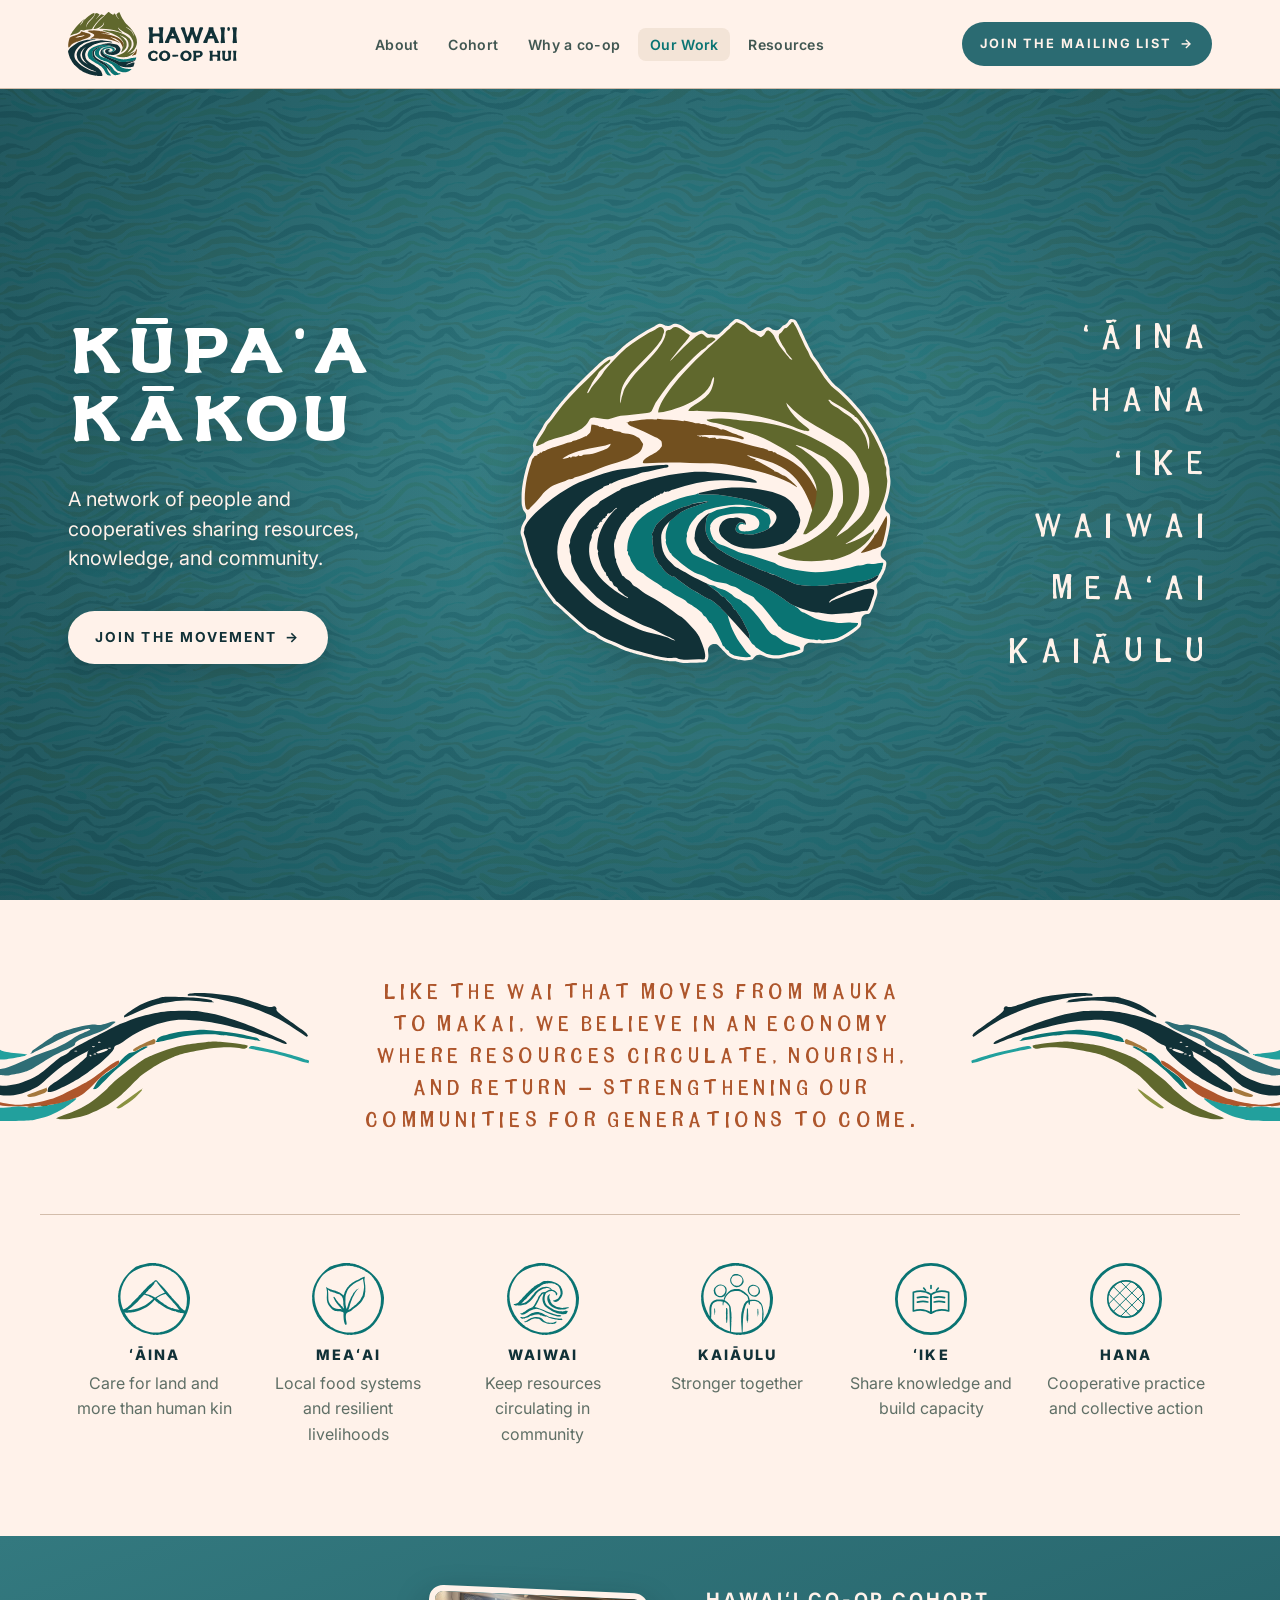
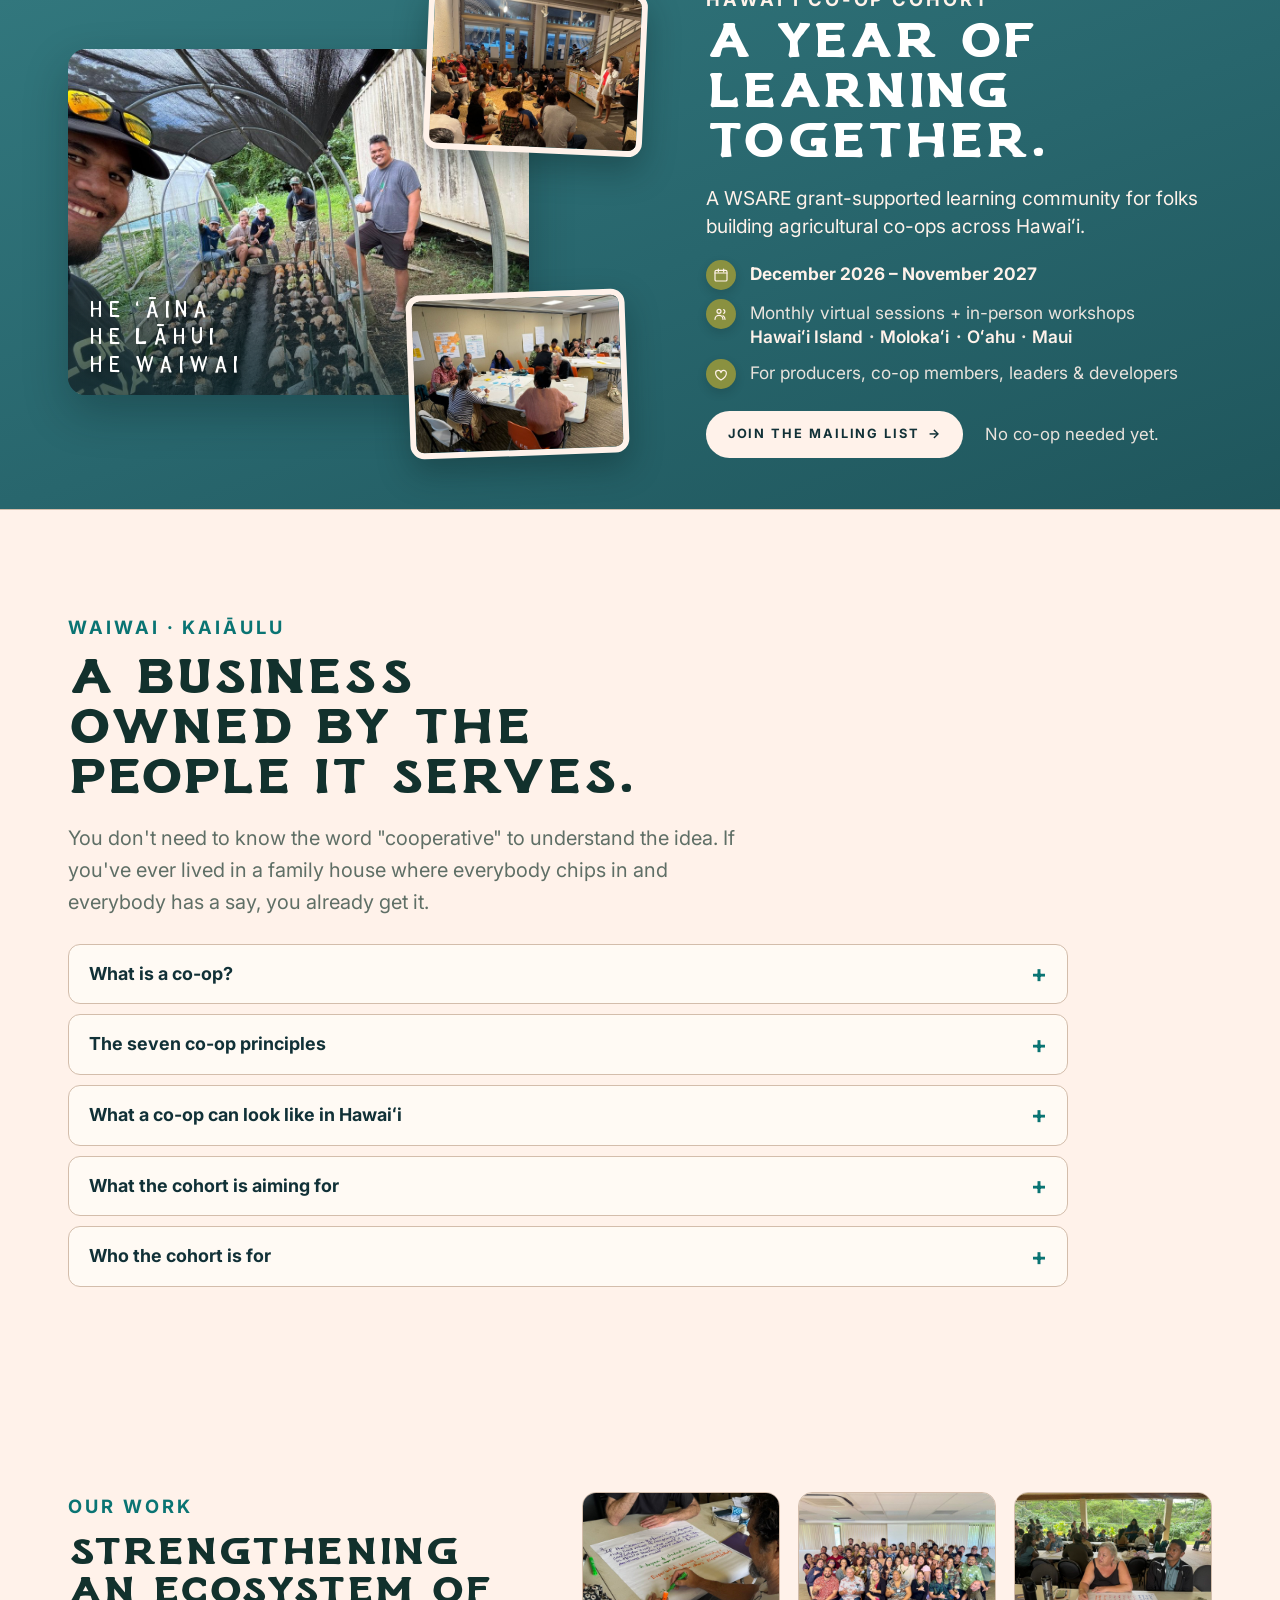
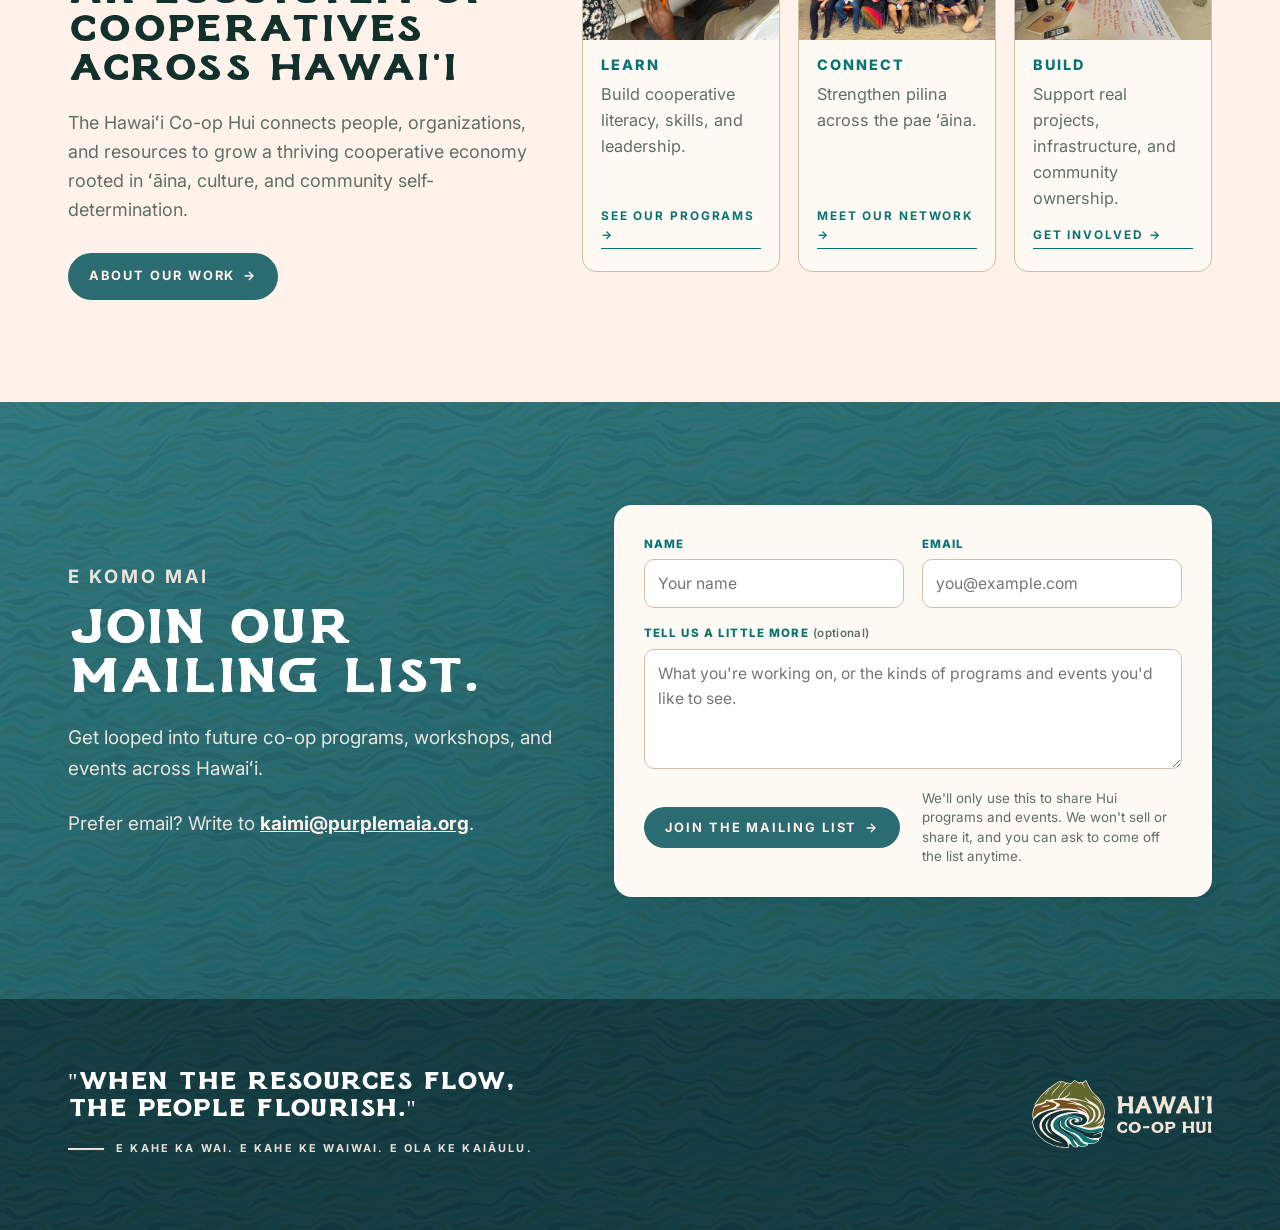
==== commit a6c707fa: "Hawaiian values back in the hero; form becomes a mailing-list signup Hero: the six values (ʻĀINA, HA" ====
--- a/index.html
+++ b/index.html
@@ -8,8 +8,8 @@
   <meta property="og:title" content="Hawaiʻi Co-op Hui — Kūpaʻa Kākou">
   <meta property="og:description" content="A network of people and cooperatives sharing resources, knowledge, and community.">
   <meta property="og:type" content="website">
-  <meta property="og:url" content="https://imivic22.github.io/hawaii-coop-hui/">
-  <meta property="og:image" content="https://imivic22.github.io/hawaii-coop-hui/assets/og-image.png">
+  <meta property="og:url" content="https://hawaiicoophui.org/">
+  <meta property="og:image" content="https://hawaiicoophui.org/assets/og-image.png">
   <meta name="twitter:card" content="summary">
 
   <link rel="icon" type="image/svg+xml" href="assets/brand/emblem.svg">
@@ -20,7 +20,7 @@
   <link rel="preload" as="font" type="font/woff2" crossorigin href="assets/fonts/TAYWatkins-web.woff2">
   <link rel="preload" as="font" type="font/woff2" crossorigin href="assets/fonts/TAYRugPull-web.woff2">
   <link rel="stylesheet" href="https://fonts.googleapis.com/css2?family=Inter:wght@400;500;600;700;800&display=swap">
-  <link rel="stylesheet" href="styles.css?v=20261028h">
+  <link rel="stylesheet" href="styles.css?v=20261102a">
 </head>
 <body>
 <a class="skip" href="#about">Skip to content</a>
@@ -44,12 +44,12 @@
         <li><a href="#why-coop">Why a co-op</a></li>
         <li><a href="#our-work">Our Work</a></li>
         <li><a href="resources.html">Resources</a></li>
-        <li class="nav__menu-cta"><a class="btn btn--dark" href="#get-involved">Express Interest <span class="arw">&rarr;</span></a></li>
+        <li class="nav__menu-cta"><a class="btn btn--dark" href="#get-involved">Join the Mailing List <span class="arw">&rarr;</span></a></li>
       </ul>
     </nav>
 
     <div class="nav__cta" style="display:flex;align-items:center;gap:10px">
-      <a class="btn btn--dark" href="#get-involved">Express Interest <span class="arw">&rarr;</span></a>
+      <a class="btn btn--dark" href="#get-involved">Join the Mailing List <span class="arw">&rarr;</span></a>
       <button class="navtoggle" id="navtoggle" aria-label="Menu" aria-expanded="false" aria-controls="navlinks">
         <svg class="navtoggle__bars" width="22" height="22" viewBox="0 0 24 24" fill="none" stroke="currentColor" stroke-width="2" stroke-linecap="round"><path d="M3 6h18M3 12h18M3 18h18"/></svg>
         <svg class="navtoggle__x" width="22" height="22" viewBox="0 0 24 24" fill="none" stroke="currentColor" stroke-width="2" stroke-linecap="round"><path d="M6 6l12 12M18 6L6 18"/></svg>
@@ -73,8 +73,8 @@
       <!-- The full-color emblem with its cream outline, as tall as the headline-to-button block -->
       <div class="hero__logo" aria-hidden="true"><img src="assets/brand/emblem-backed.svg" alt="" width="234" height="217"></div>
 
-      <ul class="hero__values" aria-label="What we do">
-        <li>LEARN</li><li>CONNECT</li><li>BUILD</li>
+      <ul class="hero__values" aria-label="Our values">
+        <li>ʻĀINA</li><li>HANA</li><li>ʻIKE</li><li>WAIWAI</li><li>MEAʻAI</li><li>KAIĀULU</li>
       </ul>
     </div>
   </section>
@@ -145,7 +145,7 @@
           </li>
         </ul>
         <div class="cohort__actions">
-          <a class="btn btn--light" href="#get-involved">Express Interest <span class="arw">&rarr;</span></a>
+          <a class="btn btn--light" href="#get-involved">Join the Mailing List <span class="arw">&rarr;</span></a>
           <p class="cohort__note">No <span class="cohort__nw">co-op</span> needed yet.</p>
         </div>
       </div>
@@ -290,13 +290,13 @@
     <div class="wrap interest__grid">
       <div class="interest__intro">
         <p class="eyebrow eyebrow--light">E komo mai</p>
-        <h2>Tell us what you're growing.</h2>
-        <p>Curious about the cohort, thinking about a co-op, or already in one? Start here&nbsp;— this isn't a commitment, it just lets us know you're out there.</p>
+        <h2>Join our mailing list.</h2>
+        <p>Get looped into future co-op programs, workshops, and events across Hawaiʻi.</p>
         <p class="contact">Prefer email? Write to <a href="mailto:kaimi@purplemaia.org">kaimi@purplemaia.org</a>.</p>
       </div>
 
       <form id="interest-form" class="form" action="https://formspree.io/f/xvkgydze" method="POST" data-fallback-email="kaimi@purplemaia.org">
-        <input type="hidden" name="_subject" value="Express interest — Hawaiʻi Co-op Hui">
+        <input type="hidden" name="_subject" value="Mailing list signup — Hawaiʻi Co-op Hui">
         <div class="hp" aria-hidden="true"><label>Leave this empty <input type="text" name="_gotcha" tabindex="-1" autocomplete="off"></label></div>
 
         <div class="field">
@@ -308,20 +308,20 @@
           <input id="f-email" name="email" type="email" placeholder="you@example.com" autocomplete="email" required>
         </div>
         <div class="field field--full">
-          <label for="f-message">Tell us a little more</label>
-          <textarea id="f-message" name="message" placeholder="What you're working on, questions you have, or what you'd hope to get out of the cohort. A sentence or two is plenty."></textarea>
+          <label for="f-message">Tell us a little more <span class="opt">(optional)</span></label>
+          <textarea id="f-message" name="message" placeholder="What you're working on, or the kinds of programs and events you'd like to see."></textarea>
         </div>
 
         <p class="form__status" role="alert" hidden></p>
         <div class="form__foot">
-          <button class="btn btn--dark" type="submit">Express interest <span class="arw">&rarr;</span></button>
-          <p class="form__privacy">We'll use this to reach you about the Hui and the cohort. We won't sell it or share it for anything else.</p>
+          <button class="btn btn--dark" type="submit">Join the mailing list <span class="arw">&rarr;</span></button>
+          <p class="form__privacy">We'll only use this to share Hui programs and events. We won't sell or share it, and you can ask to come off the list anytime.</p>
         </div>
       </form>
 
       <div id="interest-success" class="form__success" hidden>
-        <h3>Mahalo — we got it.</h3>
-        <p>We'll be in touch as cohort details take shape. In the meantime, the readings and session recordings on the <a href="resources.html">Resources</a> page are a good place to start. E kahe ka wai.</p>
+        <h3>Mahalo, you're on the list.</h3>
+        <p>We'll share upcoming co-op programs and events as they come together. In the meantime, the session recordings on the <a href="resources.html">Resources</a> page are a good place to start. E kahe ka wai.</p>
       </div>
     </div>
   </section>
@@ -344,6 +344,6 @@
   </div>
 </footer>
 
-<script src="script.js?v=20261028h"></script>
+<script src="script.js?v=20261102a"></script>
 </body>
 </html>
--- a/styles.css
+++ b/styles.css
@@ -126,7 +126,7 @@
 
 /* ---------- Hero ---------- */
 /* Text on the left; the full-color emblem with its cream outline in the middle, as tall as the
-   headline-to-button block; LEARN / CONNECT / BUILD stacked on the right. */
+   headline-to-button block; the six values stacked on the right. */
 .hero{position:relative;color:var(--on-forest);isolation:isolate;overflow:hidden;display:flex;flex-direction:column;
   --h1:clamp(2.6rem,5vw,4.6rem);
   --logo-w:clamp(260px, 33vw, 410px);                           /* width of the middle column */
@@ -155,11 +155,12 @@
 .hero__logo img{position:absolute;inset:0;width:100%;height:100%;object-fit:contain;
   filter:drop-shadow(0 12px 30px rgba(9,28,29,.22))}
 
-/* Learn / Connect / Build, stacked on the right and spread from the top of the headline to the bottom of the button */
+/* values, stacked on the right and spread from the top of the headline to the bottom of the button */
 .hero__values{list-style:none;padding:0;grid-column:3;grid-row:2;align-self:stretch;justify-self:end;text-align:right;
-  display:flex;flex-direction:column;justify-content:space-between;font-size:clamp(1.9rem,3.4vw,2.9rem);
-  /* optical alignment: the first word's cap top meets the headline's, the last word's baseline the button's bottom */
-  margin:0 0 -.23em}
+  display:flex;flex-direction:column;justify-content:space-between;font-size:clamp(1.6rem,3vw,2.6rem);
+  /* optical alignment: the macron over Ā meets the one over the headline's Ū, and the last
+     word's baseline meets the bottom of the button */
+  margin:calc(var(--h1) * -.11 + .05em) 0 -.23em}
 .hero__values li{font-family:var(--font-display-2);font-size:inherit;line-height:1;letter-spacing:.14em;color:var(--cream)}
 
 @media (max-width:900px){
@@ -170,19 +171,15 @@
   .hero__sub{margin-inline:auto}
   .hero__logo{align-self:auto;margin:0;width:min(64vw,280px)}
   .hero__logo img{position:static;height:auto}
-  /* one centered row, with a small dot centered in each gap between the words */
-  .hero__values{display:flex;flex-direction:row;flex-wrap:wrap;justify-content:center;gap:0 1.7em;align-self:auto;justify-self:stretch;text-align:center;width:100%;margin:0 auto;font-size:1.25rem}
-  .hero__values li{position:relative;padding:8px 0;letter-spacing:.12em}
-  .hero__values li+li::before{content:"";position:absolute;left:-.85em;top:50%;width:5px;height:5px;
+  /* values: a centered 3 × 2 grid with small dots between the words in each row */
+  .hero__values{display:grid;height:auto;justify-self:stretch;text-align:center;grid-template-columns:repeat(3,1fr);gap:0;width:100%;max-width:440px;margin:0 auto}
+  .hero__values li{position:relative;padding:8px 4px;font-size:1.05rem;letter-spacing:.12em}
+  .hero__values li:not(:nth-child(3n+1))::before{content:"";position:absolute;left:0;top:50%;width:5px;height:5px;
     border-radius:50%;background:#f0c39c;opacity:.75;transform:translate(-50%,-50%)}
 }
 @media (max-width:420px){
   .hero h1{font-size:clamp(2.7rem,14vw,3.4rem)}
-}
-@media (max-width:359.98px){                                   /* small phones: keep the three words on one line */
-  .hero__values{font-size:1.02rem;gap:0 1.2em}
-  .hero__values li{letter-spacing:.08em}
-  .hero__values li+li::before{left:-.6em}
+  .hero__values li{font-size:.95rem;letter-spacing:.1em}
 }
 
 /* ---------- Statement + waves ---------- */
